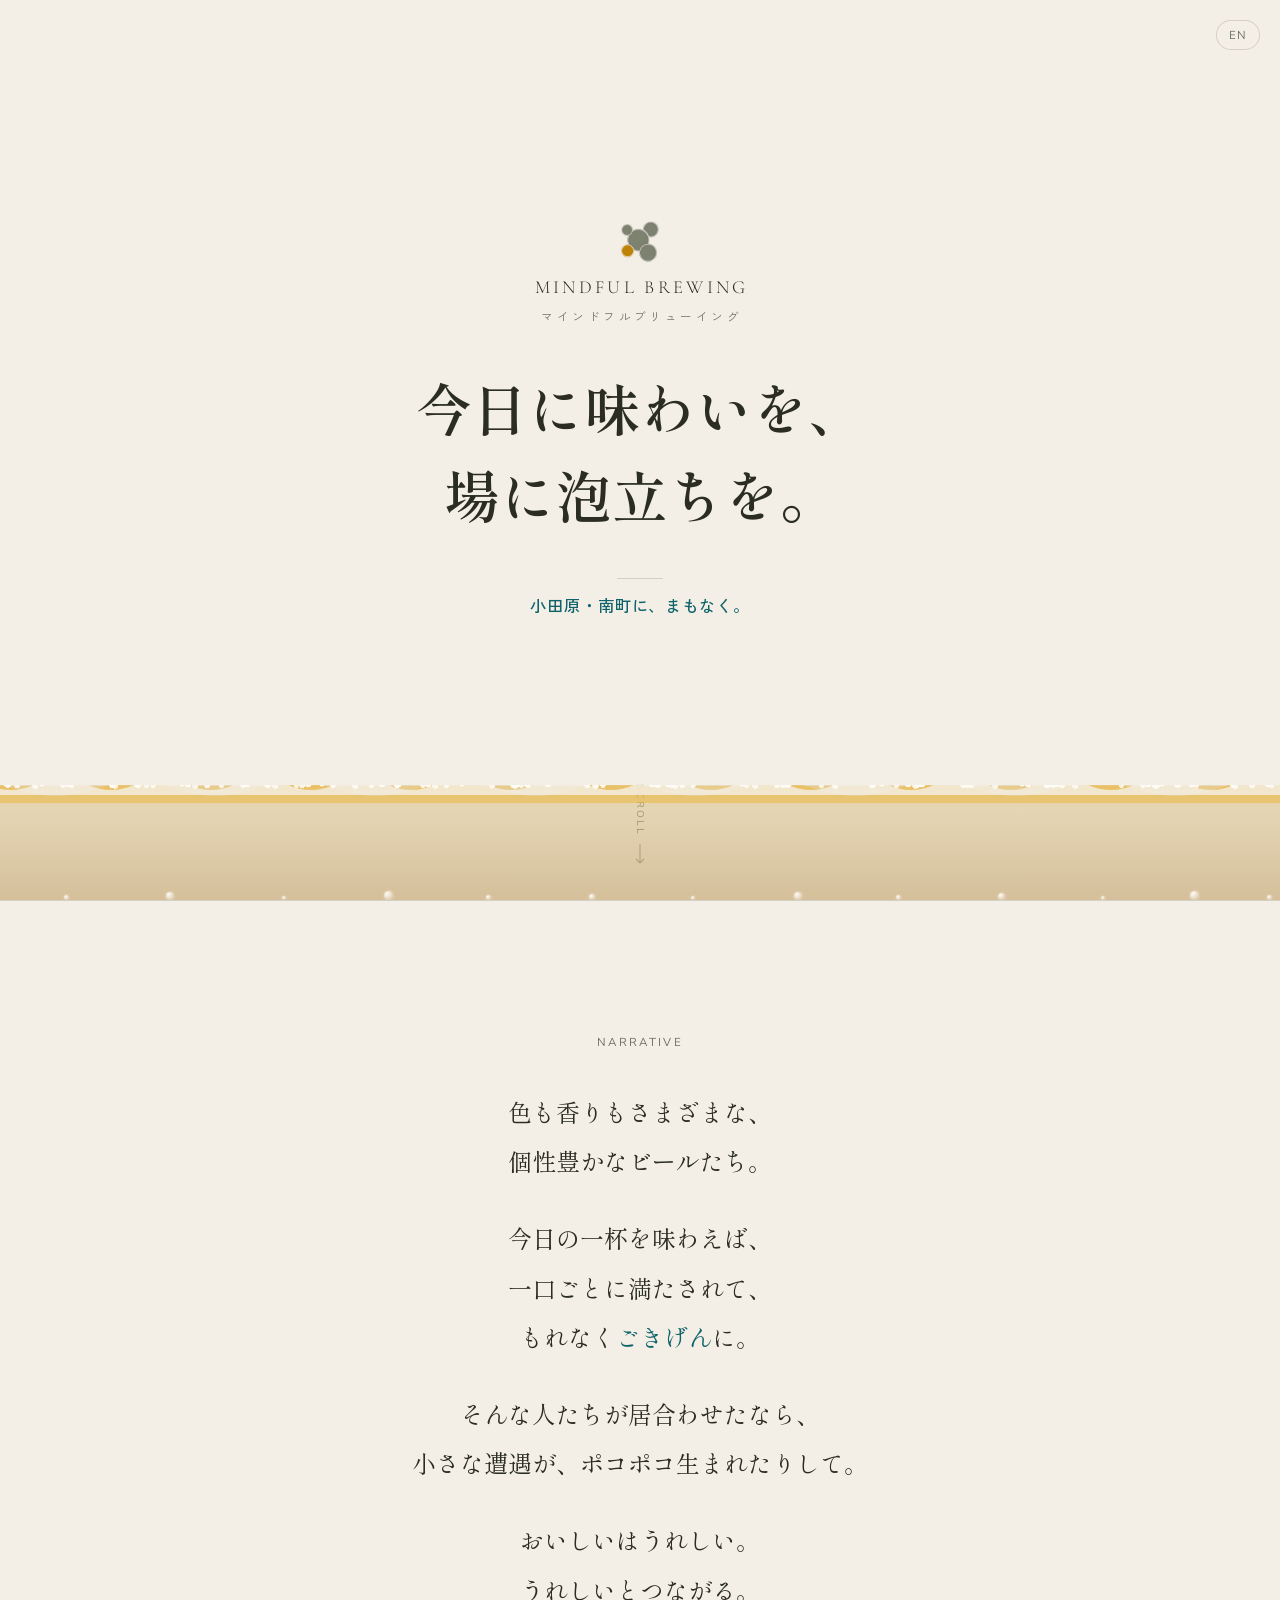
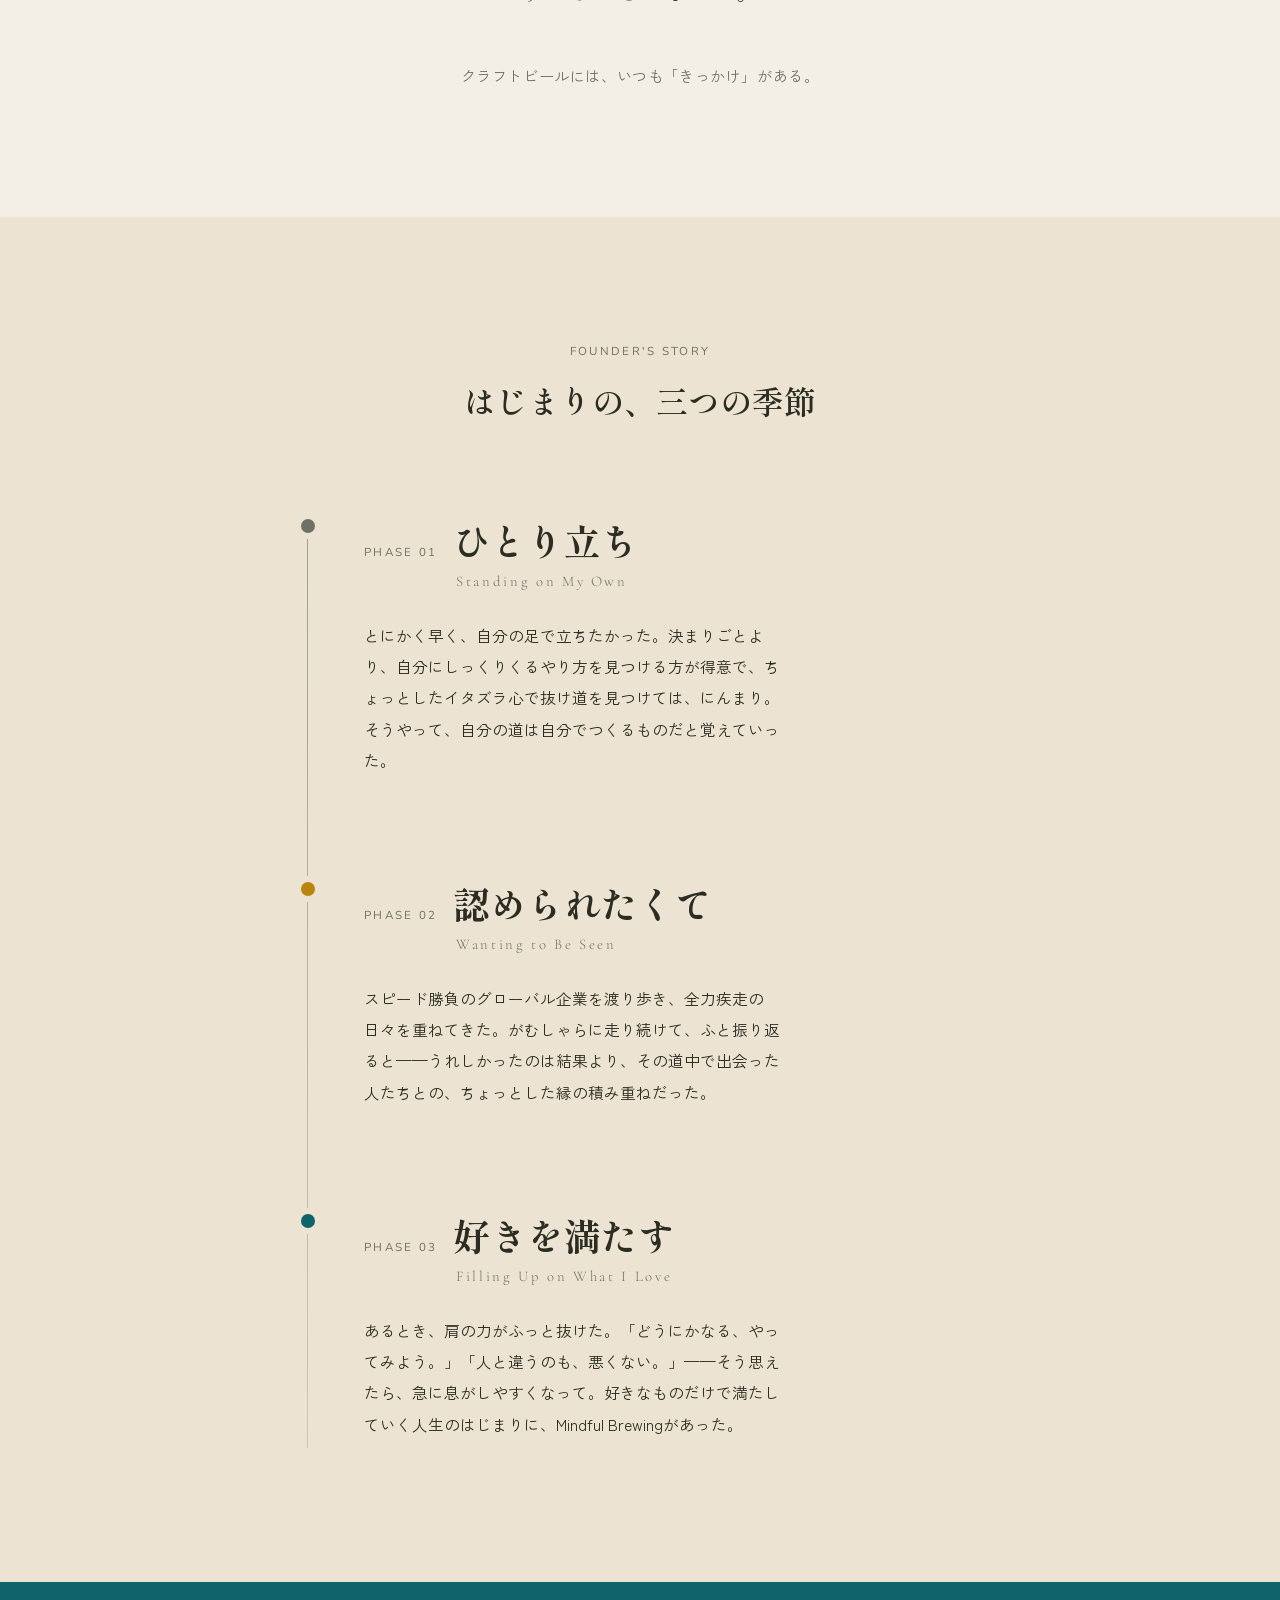
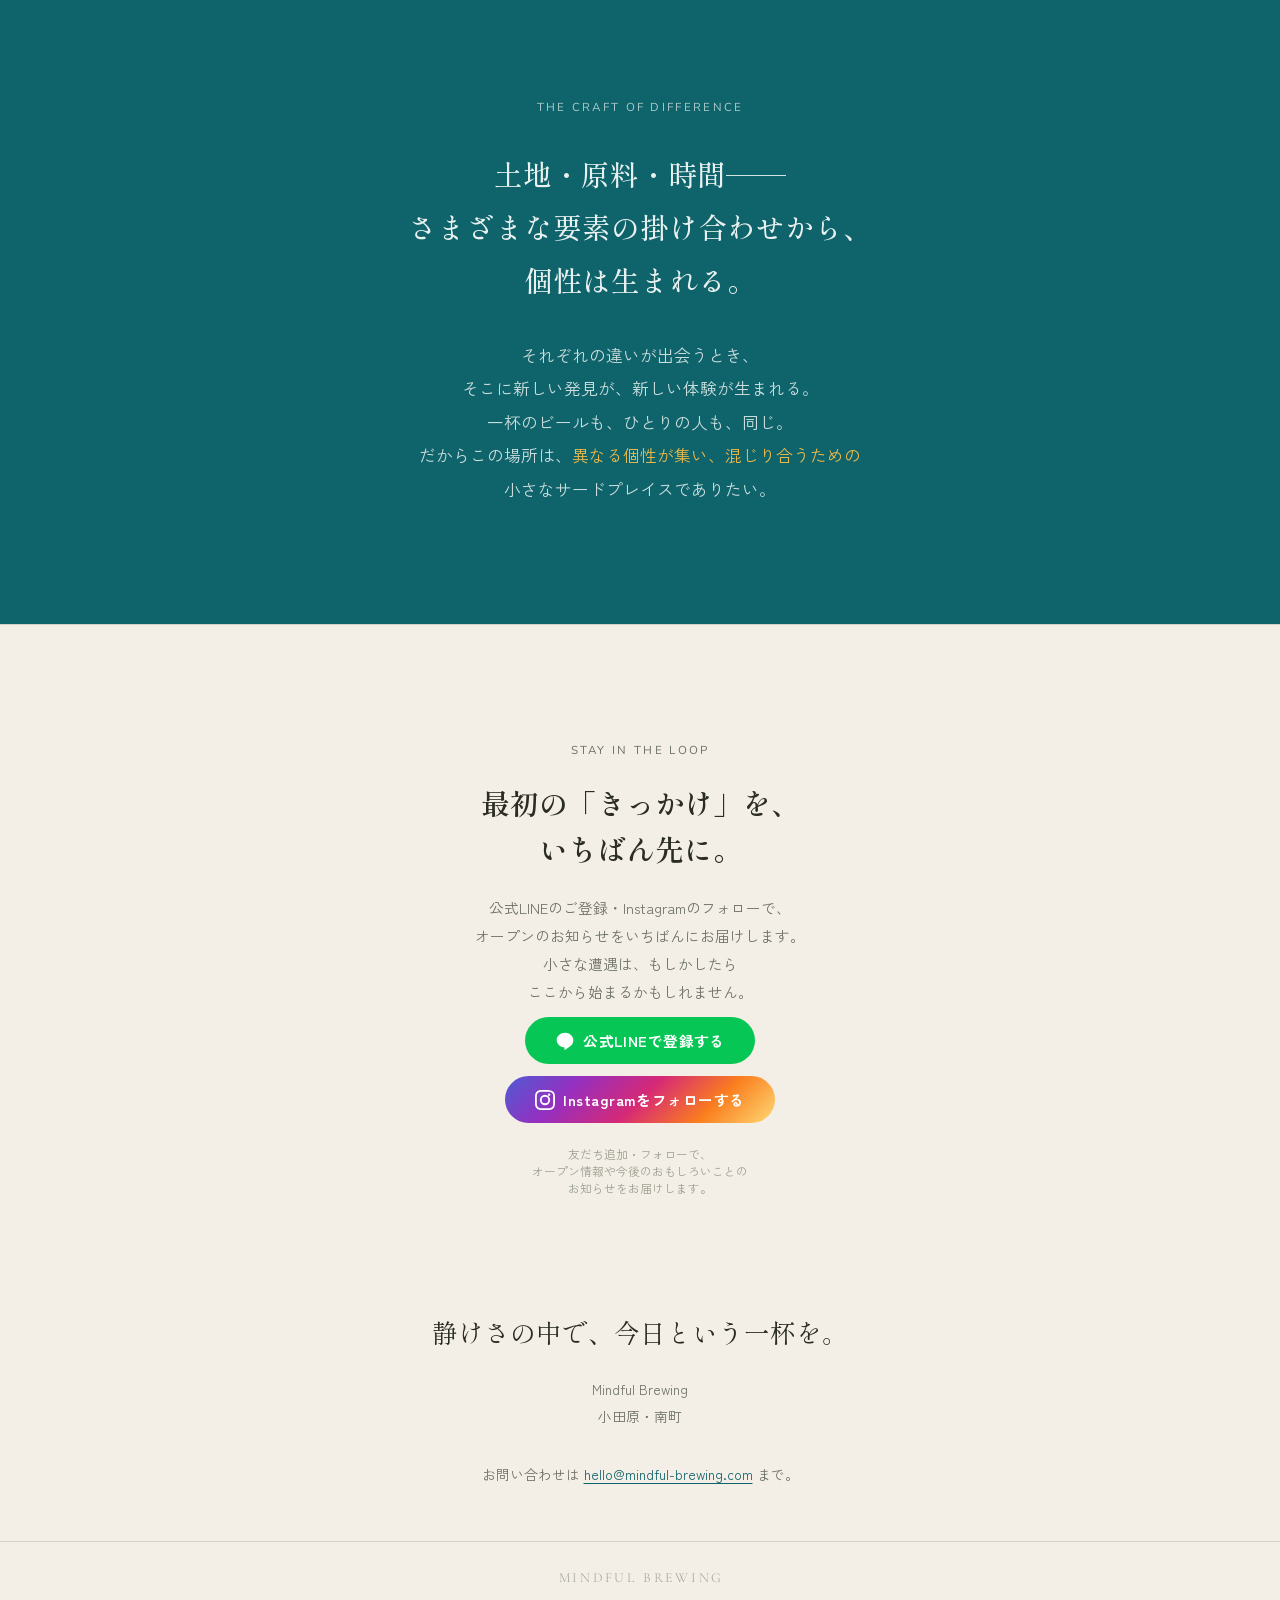
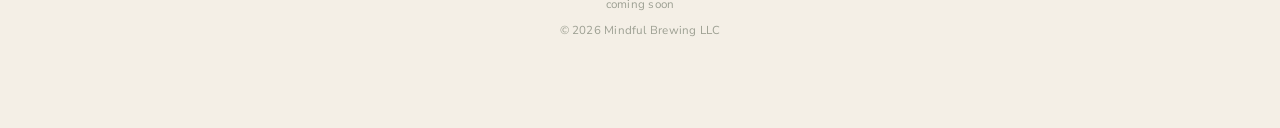
==== index.html @ f57fedfa "Add Google Analytics 4 tracking Property: Mindful Brewing ティザーサイト Stream: teaser.mindful-brewing.com" ====
<!doctype html>
<html lang="ja">
<head>
<meta charset="utf-8">
<meta name="viewport" content="width=device-width,initial-scale=1,viewport-fit=cover">
<title>Mindful Brewing</title>
<meta name="description" content="今日に味わいを、場に泡立ちを。小田原・南町にオープン予定の、10席のクラフトビールルーム。">
<link rel="preconnect" href="https://fonts.googleapis.com">
<link rel="preconnect" href="https://fonts.gstatic.com" crossorigin>
<link href="https://fonts.googleapis.com/css2?family=Shippori+Mincho:wght@400;500;600;700;800&family=Zen+Kaku+Gothic+New:wght@300;400;500;700&family=Cormorant+Garamond:wght@300;400&family=Nunito+Sans:wght@300;400&display=swap" rel="stylesheet">
<link rel="stylesheet" href="assets/styles.css">
<!-- Google tag (gtag.js) -->
<script async src="https://www.googletagmanager.com/gtag/js?id=G-1BBQNWQM2M"></script>
<script>
  window.dataLayer = window.dataLayer || [];
  function gtag(){dataLayer.push(arguments);}
  gtag('js', new Date());
  gtag('config', 'G-1BBQNWQM2M');
</script>
</head>
<body>

<a href="en/" class="lang-switch">EN</a>

<!-- POUR (scroll-linked beer fill background) -->
<div class="pour-fill" aria-hidden="true" data-active="true">
  <div class="pour-wave back"></div>
  <div class="pour-wave front"></div>
  <div class="pour-foam"></div>
  <div class="pour-bubble" style="--bx:5%;  --bs:5px; --bdur:6.2s; --bdelay:0s;    --bwob:6px;"></div>
  <div class="pour-bubble" style="--bx:13%; --bs:8px; --bdur:7.8s; --bdelay:1.1s; --bwob:10px;"></div>
  <div class="pour-bubble" style="--bx:22%; --bs:4px; --bdur:5.4s; --bdelay:2.6s; --bwob:5px;"></div>
  <div class="pour-bubble" style="--bx:30%; --bs:9px; --bdur:8.6s; --bdelay:0.4s; --bwob:12px;"></div>
  <div class="pour-bubble" style="--bx:38%; --bs:5px; --bdur:6.8s; --bdelay:3.3s; --bwob:7px;"></div>
  <div class="pour-bubble" style="--bx:46%; --bs:6px; --bdur:7.1s; --bdelay:1.8s; --bwob:9px;"></div>
  <div class="pour-bubble" style="--bx:54%; --bs:4px; --bdur:5.9s; --bdelay:0.9s; --bwob:5px;"></div>
  <div class="pour-bubble" style="--bx:62%; --bs:8px; --bdur:8.1s; --bdelay:2.2s; --bwob:11px;"></div>
  <div class="pour-bubble" style="--bx:70%; --bs:5px; --bdur:6.5s; --bdelay:3.8s; --bwob:6px;"></div>
  <div class="pour-bubble" style="--bx:78%; --bs:7px; --bdur:7.4s; --bdelay:1.6s; --bwob:9px;"></div>
  <div class="pour-bubble" style="--bx:86%; --bs:4px; --bdur:5.7s; --bdelay:2.9s; --bwob:5px;"></div>
  <div class="pour-bubble" style="--bx:93%; --bs:9px; --bdur:8.3s; --bdelay:0.7s; --bwob:13px;"></div>
  <div class="pour-bubble" style="--bx:99%; --bs:5px; --bdur:6.9s; --bdelay:3.5s; --bwob:6px;"></div>
</div>

<!-- HERO -->
<section class="hero">
  <div class="wrap hero-inner">
    <div class="mark fade-in fade-in-1">
      <img class="brand-mark" src="assets/brand-mark.png" alt="Mindful Brewing 泡ロゴ — 5つの泡が円形に重なるシンボルマーク">
      <div class="mark-en">MINDFUL BREWING</div>
      <div class="mark-jp">マインドフルブリューイング</div>
    </div>

    <h1 class="vision serif fade-in fade-in-2">今日に味わいを、<br>場に泡立ちを。</h1>

    <div class="coming-soon fade-in fade-in-3">
      <div class="rule"></div>
      <div class="coming-soon-line">小田原・南町に、まもなく。</div>
    </div>
  </div>
  <div class="scroll-cue fade-in fade-in-4" aria-hidden="true">
    <span>SCROLL</span>
    <svg width="10" height="20" viewBox="0 0 10 20" fill="none"><path d="M5 0V19M5 19L1 15M5 19L9 15" stroke="currentColor" stroke-width="1.1"/></svg>
  </div>
</section>

<!-- NARRATIVE -->
<section class="narrative">
  <div class="wrap narrative-inner">
    <div class="narrative-kicker">
      <span class="kicker">NARRATIVE</span>
    </div>
    <p>色も香りもさまざまな、<br>個性豊かなビールたち。</p>
    <p>今日の一杯を味わえば、<br>一口ごとに満たされて、<br>もれなく<span class="em">ごきげん</span>に。</p>
    <p>そんな人たちが居合わせたなら、<br>小さな遭遇が、ポコポコ生まれたりして。</p>
    <p>おいしいはうれしい。<br>うれしいとつながる。</p>
    <p class="thesis-line">クラフトビールには、いつも「きっかけ」がある。</p>
  </div>
</section>

<!-- FOUNDER STORY -->
<section class="founder">
  <div class="wrap">
    <div class="founder-head">
      <span class="kicker">FOUNDER'S STORY</span>
      <h2 class="serif">はじまりの、三つの季節</h2>
    </div>
    <div class="timeline">
      <div class="phase">
        <div class="phase-node"><span class="phase-dot" style="background: var(--rikyu);"></span></div>
        <div class="phase-body">
          <div class="phase-label">
            <span class="phase-num">PHASE 01</span>
            <span class="phase-label-text">
              <span class="phase-kanji serif">ひとり立ち</span>
              <span class="phase-en en-display">Standing on My Own</span>
            </span>
          </div>
          <p class="phase-text">とにかく早く、自分の足で立ちたかった。決まりごとより、自分にしっくりくるやり方を見つける方が得意で、ちょっとしたイタズラ心で抜け道を見つけては、にんまり。そうやって、自分の道は自分でつくるものだと覚えていった。</p>
        </div>
      </div>
      <div class="phase">
        <div class="phase-node"><span class="phase-dot" style="background: var(--kohaku);"></span></div>
        <div class="phase-body">
          <div class="phase-label">
            <span class="phase-num">PHASE 02</span>
            <span class="phase-label-text">
              <span class="phase-kanji serif">認められたくて</span>
              <span class="phase-en en-display">Wanting to Be Seen</span>
            </span>
          </div>
          <p class="phase-text">スピード勝負のグローバル企業を渡り歩き、全力疾走の日々を重ねてきた。がむしゃらに走り続けて、ふと振り返ると——うれしかったのは結果より、その道中で出会った人たちとの、ちょっとした縁の積み重ねだった。</p>
        </div>
      </div>
      <div class="phase">
        <div class="phase-node"><span class="phase-dot" style="background: var(--nagiai);"></span></div>
        <div class="phase-body">
          <div class="phase-label">
            <span class="phase-num">PHASE 03</span>
            <span class="phase-label-text">
              <span class="phase-kanji serif">好きを満たす</span>
              <span class="phase-en en-display">Filling Up on What I Love</span>
            </span>
          </div>
          <p class="phase-text">あるとき、肩の力がふっと抜けた。「どうにかなる、やってみよう。」「人と違うのも、悪くない。」——そう思えたら、急に息がしやすくなって。好きなものだけで満たしていく人生のはじまりに、Mindful Brewingがあった。</p>
        </div>
      </div>
    </div>
  </div>
</section>

<!-- THESIS -->
<section class="thesis">
  <div class="wrap thesis-inner">
    <span class="kicker">THE CRAFT OF DIFFERENCE</span>
    <p>土地・原料・時間——<br>さまざまな要素の掛け合わせから、<br>個性は生まれる。</p>
    <p class="sub">それぞれの違いが出会うとき、<br>そこに新しい発見が、新しい体験が生まれる。<br>一杯のビールも、ひとりの人も、同じ。<br>だからこの場所は、<span class="accent">異なる個性が集い、混じり合うための</span><br>小さなサードプレイスでありたい。</p>
  </div>
</section>

<!-- SIGNUP -->
<section class="signup">
  <div class="wrap signup-inner">
    <span class="kicker">STAY IN THE LOOP</span>
    <h2 class="serif signup-heading">最初の<span style="white-space:nowrap;">「きっかけ」</span>を、<br>いちばん先に。</h2>
    <p class="signup-sub">公式LINEのご登録・Instagramのフォローで、<br>オープンのお知らせをいちばんにお届けします。<br>小さな遭遇は、もしかしたら<br>ここから始まるかもしれません。</p>
    <div class="signup-actions">
      <a href="https://line.me/R/ti/p/@970zmoja" class="line-button" target="_blank" rel="noopener">
        <svg class="line-icon" width="20" height="20" viewBox="0 0 24 24" aria-hidden="true"><path fill="currentColor" d="M12 2C6.48 2 2 5.94 2 10.8c0 4.38 3.58 8.02 8.44 8.72.33.07.78.22.9.5.1.26.07.66.03.92l-.15.9c-.04.26-.2 1.02.9.56 1.1-.47 5.9-3.47 8.05-5.94C21.68 14.5 22 12.7 22 10.8 22 5.94 17.52 2 12 2Z"/></svg>
        公式LINEで登録する
      </a>
      <!-- TODO: ブロードキャストチャンネル開設後、そちらの招待リンクに差し替える(現在はプロフィールへのフォローリンク) -->
      <a href="https://www.instagram.com/mindful_brewing" class="instagram-button" target="_blank" rel="noopener">
        <svg class="instagram-icon" width="20" height="20" viewBox="0 0 24 24" aria-hidden="true"><path fill="currentColor" d="M12 2.16c3.2 0 3.58.01 4.85.07 1.17.05 1.8.25 2.23.41.56.22.96.48 1.38.9.42.42.68.82.9 1.38.16.42.36 1.06.41 2.23.06 1.27.07 1.65.07 4.85s-.01 3.58-.07 4.85c-.05 1.17-.25 1.8-.41 2.23-.22.56-.48.96-.9 1.38-.42.42-.82.68-1.38.9-.42.16-1.06.36-2.23.41-1.27.06-1.65.07-4.85.07s-3.58-.01-4.85-.07c-1.17-.05-1.8-.25-2.23-.41-.56-.22-.96-.48-1.38-.9-.42-.42-.68-.82-.9-1.38-.16-.42-.36-1.06-.41-2.23-.06-1.27-.07-1.65-.07-4.85s.01-3.58.07-4.85c.05-1.17.25-1.8.41-2.23.22-.56.48-.96.9-1.38.42-.42.82-.68 1.38-.9.42-.16 1.06-.36 2.23-.41 1.27-.06 1.65-.07 4.85-.07ZM12 0C8.74 0 8.33.01 7.05.07c-1.28.06-2.15.26-2.91.56-.79.31-1.46.72-2.13 1.38-.66.67-1.07 1.34-1.38 2.13-.3.76-.5 1.63-.56 2.91C.01 8.33 0 8.74 0 12s.01 3.67.07 4.95c.06 1.28.26 2.15.56 2.91.31.79.72 1.46 1.38 2.13.67.66 1.34 1.07 2.13 1.38.76.3 1.63.5 2.91.56C8.33 23.99 8.74 24 12 24s3.67-.01 4.95-.07c1.28-.06 2.15-.26 2.91-.56.79-.31 1.46-.72 2.13-1.38.66-.67 1.07-1.34 1.38-2.13.3-.76.5-1.63.56-2.91.06-1.28.07-1.69.07-4.95s-.01-3.67-.07-4.95c-.06-1.28-.26-2.15-.56-2.91-.31-.79-.72-1.46-1.38-2.13C21.32 1.5 20.65 1.09 19.86.78c-.76-.3-1.63-.5-2.91-.56C15.67.01 15.26 0 12 0Zm0 5.84A6.16 6.16 0 1 0 12 18.16 6.16 6.16 0 0 0 12 5.84Zm0 10.16A4 4 0 1 1 12 8a4 4 0 0 1 0 8Zm6.41-10.4a1.44 1.44 0 1 1-2.88 0 1.44 1.44 0 0 1 2.88 0Z"/></svg>
        Instagramをフォローする
      </a>
    </div>
    <p class="signup-note">友だち追加・フォローで、<br>オープン情報や今後のおもしろいことの<br>お知らせをお届けします。</p>
  </div>
</section>

<!-- CLOSING -->
<section class="closing">
  <div class="wrap closing-inner">
    <div class="closing-line serif">静けさの中で、今日という一杯を。</div>
    <div class="closing-address">Mindful Brewing<br>小田原・南町</div>
    <p class="contact">お問い合わせは <a href="mailto:hello@mindful-brewing.com">hello@mindful-brewing.com</a> まで。</p>
  </div>
  <footer>
    <div class="footer-mark">MINDFUL BREWING</div>
    <div class="footer-note">coming soon</div>
    <div class="footer-note">&copy; 2026 Mindful Brewing LLC</div>
  </footer>
</section>

<script src="assets/pour.js"></script>

</body>
</html>
---- assets/styles.css ----
:root {
  color-scheme: light;
  --kinari: #F4EFE6;
  --kinari-deep: #ECE3D2;
  --rikyu: #6E7266;
  --rikyu-soft: #9DA093;
  --ink: #2B2D22;
  --kohaku: #B8860B;
  --nagiai: #0F636B;
  --nagiai-ink: #E8F1EF;
  --akaneai: #C1472F;
  --hairline: rgba(43, 45, 34, 0.16);
  --font-jp-serif: "Shippori Mincho", "Hiragino Mincho ProN", serif;
  --font-jp-sans: "Zen Kaku Gothic New", "Hiragino Sans", "Yu Gothic", sans-serif;
  --font-en-display: "Cormorant Garamond", "Shippori Mincho", serif;
  --font-en-body: "Nunito Sans", "Zen Kaku Gothic New", sans-serif;
}

* { box-sizing: border-box; }

html, body {
  margin: 0;
  padding: 0;
  background: var(--kinari);
  color: var(--ink);
  font-family: var(--font-jp-sans);
  -webkit-font-smoothing: antialiased;
  text-rendering: optimizeLegibility;
}

img { max-width: 100%; }

a { color: var(--nagiai); text-decoration: underline; text-underline-offset: 3px; }
a:hover { color: var(--akaneai); }

.serif { font-family: var(--font-jp-serif); }
.en-display { font-family: var(--font-en-display); font-weight: 300; }
.en-body { font-family: var(--font-en-body); font-weight: 400; }

h1, h2, h3 { text-wrap: balance; margin: 0; }

.kicker {
  font-family: var(--font-en-body);
  font-size: 0.72rem;
  letter-spacing: 0.2em;
  color: var(--rikyu);
  font-weight: 400;
}

@media (prefers-reduced-motion: no-preference) {
  .fade-in {
    animation: fadeUp 1.1s cubic-bezier(.2,.7,.3,1) both;
  }
  .fade-in-1 { animation-delay: .05s; }
  .fade-in-2 { animation-delay: .35s; }
  .fade-in-3 { animation-delay: .65s; }
  .fade-in-4 { animation-delay: .9s; }
  @keyframes fadeUp {
    from { opacity: 0; transform: translateY(14px); }
    to   { opacity: 1; transform: translateY(0); }
  }
}

.wrap {
  max-width: 1100px;
  margin: 0 auto;
  padding-left: 7vw;
  padding-right: 7vw;
}

/* ---------- LANGUAGE SWITCH ---------- */
.lang-switch {
  position: fixed;
  top: 20px;
  right: 20px;
  z-index: 10;
  font-family: var(--font-en-body);
  font-size: 0.72rem;
  letter-spacing: 0.1em;
  color: var(--rikyu);
  text-decoration: none;
  border: 1px solid var(--hairline);
  padding: 6px 12px;
  border-radius: 999px;
  background: rgba(244, 239, 230, 0.75);
  backdrop-filter: blur(3px);
}
.lang-switch:hover { color: var(--nagiai); }

/* ---------- HERO ---------- */
.hero {
  position: relative;
  min-height: 100svh;
  padding: 9vh 0 4vh;
  overflow: hidden;
  display: flex;
  flex-direction: column;
}
.hero-inner {
  position: relative;
  z-index: 2;
  flex: 1;
  display: flex;
  flex-direction: column;
  align-items: center;
  justify-content: center;
  gap: 40px;
  text-align: center;
}
.mark {
  display: flex;
  flex-direction: column;
  align-items: center;
  gap: 10px;
}
.brand-mark {
  display: block;
  width: clamp(60px, 8vw, 84px);
  height: auto;
  margin-bottom: 2px;
}
.mark-en {
  font-family: var(--font-en-display);
  font-weight: 300;
  font-size: 1.15rem;
  letter-spacing: 0.18em;
  text-indent: 0.18em;
  color: var(--ink);
}
.mark-jp {
  font-size: 0.72rem;
  letter-spacing: 0.3em;
  text-indent: 0.3em;
  color: var(--rikyu);
}

.vision {
  font-size: clamp(1.9rem, 5.6vw, 3.5rem);
  line-height: 1.55;
  font-weight: 600;
  max-width: 15ch;
}

.coming-soon {
  display: flex;
  flex-direction: column;
  align-items: center;
  gap: 14px;
}
.coming-soon-line {
  font-size: 1.02rem;
  letter-spacing: 0.06em;
  color: var(--nagiai);
  font-weight: 500;
}
.rule {
  width: 46px;
  height: 1px;
  background: var(--hairline);
}
.address {
  font-size: 0.86rem;
  color: var(--rikyu);
  letter-spacing: 0.03em;
  line-height: 1.9;
}

.scroll-cue {
  display: flex;
  flex-direction: column;
  align-items: center;
  gap: 8px;
  margin-top: 32px;
  color: var(--rikyu-soft);
}
.scroll-cue span {
  font-family: var(--font-en-body);
  writing-mode: vertical-rl;
  font-size: 0.62rem;
  letter-spacing: 0.2em;
  font-weight: 400;
}
.scroll-cue svg { opacity: 0.7; }

/* ---------- NARRATIVE ---------- */
.narrative {
  padding: 14vh 0;
  border-top: 1px solid var(--hairline);
}
.narrative-inner {
  max-width: 640px;
  margin: 0 auto;
  display: flex;
  flex-direction: column;
  gap: 28px;
}
.narrative-kicker {
  text-align: center;
  margin-bottom: 8px;
}
.narrative p {
  font-family: var(--font-jp-serif);
  font-size: clamp(1.15rem, 2.4vw, 1.5rem);
  line-height: 2.05;
  color: var(--ink);
  text-align: center;
  margin: 0;
}
.narrative .em {
  color: var(--nagiai);
}
.narrative .thesis-line {
  margin-top: 18px;
  font-size: 0.95rem;
  font-family: var(--font-jp-sans);
  color: var(--rikyu);
  letter-spacing: 0.04em;
}

/* ---------- FOUNDER STORY ---------- */
.founder {
  padding: 14vh 0;
  background: var(--kinari-deep);
}
.founder-head {
  text-align: center;
  margin-bottom: 10vh;
  display: flex;
  flex-direction: column;
  align-items: center;
  gap: 18px;
}
.founder-head h2 {
  font-size: clamp(1.5rem, 3.2vw, 2rem);
  font-weight: 600;
}
.timeline {
  position: relative;
  max-width: 720px;
  margin: 0 auto;
  display: flex;
  flex-direction: column;
  gap: 0;
}
.timeline::before {
  content: "";
  position: absolute;
  left: 27px;
  top: 8px;
  bottom: 8px;
  width: 1px;
  background: linear-gradient(to bottom, var(--rikyu-soft), var(--hairline));
}
.phase {
  position: relative;
  display: grid;
  grid-template-columns: 56px 1fr;
  gap: 28px;
  padding: 42px 0;
}
.phase:first-child { padding-top: 0; }
.phase:last-child { padding-bottom: 0; }
.phase-node {
  position: relative;
  display: flex;
  justify-content: center;
  padding-top: 6px;
}
.phase-dot {
  width: 14px;
  height: 14px;
  border-radius: 50%;
  z-index: 1;
  box-shadow: 0 0 0 6px var(--kinari-deep);
}
.phase-body {
  display: flex;
  flex-direction: column;
  gap: 14px;
}
.phase-label {
  display: flex;
  align-items: baseline;
  gap: 16px;
}
.phase-num {
  font-family: var(--font-en-body);
  font-size: 0.72rem;
  letter-spacing: 0.2em;
  color: var(--rikyu);
  font-weight: 400;
}
.phase-label-text {
  display: flex;
  flex-direction: column;
  gap: 5px;
}
.phase-kanji {
  font-family: var(--font-jp-serif);
  font-size: clamp(1.7rem, 3.6vw, 2.3rem);
  font-weight: 700;
}
.phase-en {
  font-family: var(--font-en-display);
  font-weight: 300;
  font-size: 0.92rem;
  letter-spacing: 0.18em;
  text-indent: 0.18em;
  color: var(--rikyu);
}
.phase-text {
  font-size: 0.98rem;
  line-height: 2;
  color: var(--ink);
  max-width: 52ch;
}

/* ---------- THESIS ---------- */
.thesis {
  background: var(--nagiai);
  color: var(--nagiai-ink);
  padding: 13vh 0;
}
.thesis-inner {
  max-width: 760px;
  margin: 0 auto;
  display: flex;
  flex-direction: column;
  align-items: center;
  gap: 32px;
  text-align: center;
}
.thesis .kicker { color: rgba(232,241,239,0.72); }
.thesis p {
  font-family: var(--font-jp-serif);
  font-size: clamp(1.3rem, 2.8vw, 1.8rem);
  line-height: 1.85;
  font-weight: 500;
  margin: 0;
}
.thesis p.sub {
  font-family: var(--font-jp-sans);
  font-size: clamp(0.95rem, 1.6vw, 1.05rem);
  line-height: 2;
  font-weight: 400;
  color: rgba(232,241,239,0.86);
}
.thesis .accent { color: #E9B84A; }

/* ---------- SIGNUP ---------- */
.signup {
  padding: 13vh 0 6vh;
  border-top: 1px solid var(--hairline);
  text-align: center;
}
.signup-inner {
  max-width: 520px;
  margin: 0 auto;
  display: flex;
  flex-direction: column;
  align-items: center;
  gap: 22px;
}
.signup-heading {
  font-size: clamp(1.3rem, 2.8vw, 1.8rem);
  font-weight: 600;
  line-height: 1.6;
}
.signup-sub {
  font-size: 0.92rem;
  line-height: 1.9;
  color: var(--rikyu);
  margin: 0;
}
.signup-actions {
  display: flex;
  flex-wrap: wrap;
  justify-content: center;
  gap: 12px;
  margin-top: -10px;
}
.line-button,
.instagram-button {
  display: inline-flex;
  align-items: center;
  gap: 8px;
  padding: 13px 30px;
  color: #fff;
  border-radius: 999px;
  font-size: 0.92rem;
  font-weight: 600;
  letter-spacing: 0.03em;
  text-decoration: none;
  font-family: inherit;
  transition: filter .2s ease, transform .15s ease;
}
.line-button { background: #06C755; }
.line-button:hover {
  background: #05a648;
  color: #fff;
  transform: translateY(-1px);
}
.instagram-button {
  background: linear-gradient(135deg, #4f5bd5, #962fbf, #d62976, #fa7e1e, #feda75);
}
.instagram-button:hover {
  filter: brightness(0.92);
  color: #fff;
  transform: translateY(-1px);
}
.line-icon, .instagram-icon { flex: 0 0 auto; display: block; }
.signup-note {
  font-size: 0.74rem;
  color: var(--rikyu-soft);
  margin: 0;
}

/* ---------- CLOSING ---------- */
.closing {
  padding: 7vh 0 4vh;
  text-align: center;
}
.closing-inner {
  display: flex;
  flex-direction: column;
  align-items: center;
  gap: 26px;
  margin-bottom: 40px;
}
.closing-line {
  font-family: var(--font-jp-serif);
  font-size: clamp(1.2rem, 2.6vw, 1.6rem);
  color: var(--ink);
}
.closing-address {
  font-size: 0.86rem;
  color: var(--rikyu);
  line-height: 1.9;
}
.contact {
  font-size: 0.86rem;
  color: var(--rikyu);
  line-height: 1.9;
  margin-top: 6px;
}
.contact a {
  font-family: inherit;
  font-size: inherit;
  font-weight: 400;
  color: var(--nagiai);
}
footer {
  padding: 3vh 0 6vh;
  border-top: 1px solid var(--hairline);
  display: flex;
  flex-direction: column;
  align-items: center;
  gap: 10px;
}
.footer-mark {
  font-family: var(--font-en-display);
  font-weight: 300;
  font-size: 0.86rem;
  letter-spacing: 0.2em;
  text-indent: 0.2em;
  color: var(--rikyu-soft);
}
.footer-note {
  font-family: var(--font-en-body);
  font-size: 0.72rem;
  color: var(--rikyu-soft);
  letter-spacing: 0.02em;
  font-weight: 400;
}

@media (max-width: 640px) {
  .wrap { padding-left: 6vw; padding-right: 6vw; }
  .hero { padding: 8vh 0 9vh; }
  .phase { grid-template-columns: 40px 1fr; gap: 18px; }
  .timeline::before { left: 19px; }
  .phase-label { flex-direction: column; gap: 4px; align-items: flex-start; }
  .lang-switch { top: 14px; right: 14px; }
}

/* ---------- POUR (scroll-linked beer fill) ---------- */
.pour-fill {
  position: fixed;
  inset: 0;
  z-index: 3;
  pointer-events: none;
  clip-path: inset(calc(100% - var(--pour, 0%)) 0 0 0);
  background:
    linear-gradient(
      to top,
      rgba(154, 100, 9, 0.34) 0%,
      rgba(184, 134, 11, 0.20) 12%,
      rgba(184, 134, 11, 0.14) 35%,
      rgba(184, 134, 11, 0.05) 65%,
      rgba(184, 134, 11, 0) 100%
    );
}
.pour-fill::before {
  /* liquid surface sheen just under the wave line */
  content: "";
  position: absolute;
  left: 0;
  right: 0;
  top: calc(100% - var(--pour, 0%));
  height: 22px;
  background: linear-gradient(to bottom, rgba(233, 184, 74, 0.45), rgba(233, 184, 74, 0));
}
.pour-wave {
  position: absolute;
  left: -5%;
  right: -5%;
  top: calc(100% - var(--pour, 0%));
  background-repeat: repeat-x;
}
.pour-wave.back {
  height: 30px;
  opacity: 0.55;
  transform: translateY(-42%);
  background-image: url("data:image/svg+xml;utf8,<svg xmlns='http://www.w3.org/2000/svg' width='160' height='30' viewBox='0 0 160 30'><path d='M0,16 Q40,2 80,16 T160,16 L160,30 L0,30 Z' fill='%23E9B84A'/></svg>");
  background-size: 160px 30px;
  animation: wave-scroll-back 13s linear infinite;
}
.pour-wave.front {
  height: 22px;
  opacity: 0.8;
  transform: translateY(-58%);
  background-image: url("data:image/svg+xml;utf8,<svg xmlns='http://www.w3.org/2000/svg' width='100' height='22' viewBox='0 0 100 22'><path d='M0,11 Q25,-1 50,11 T100,11 L100,22 L0,22 Z' fill='%23F4EFE6'/></svg>");
  background-size: 100px 22px;
  animation: wave-scroll-front 6.5s linear infinite;
}
@keyframes wave-scroll-front { from { background-position-x: 0; } to { background-position-x: -100px; } }
@keyframes wave-scroll-back  { from { background-position-x: 0; } to { background-position-x: 160px; } }

.pour-foam {
  /* dense foam texture riding the wave line */
  position: absolute;
  left: 0;
  right: 0;
  top: calc(100% - var(--pour, 0%));
  height: 16px;
  transform: translateY(-62%);
  background-image:
    radial-gradient(circle at 6%  50%, rgba(255, 253, 248, 0.95) 0 3.6px, transparent 3.8px),
    radial-gradient(circle at 18% 60%, rgba(255, 253, 248, 0.85) 0 2.6px, transparent 2.8px),
    radial-gradient(circle at 30% 45%, rgba(255, 253, 248, 0.95) 0 3.2px, transparent 3.4px),
    radial-gradient(circle at 44% 62%, rgba(255, 253, 248, 0.8)  0 2.8px, transparent 3.0px),
    radial-gradient(circle at 57% 48%, rgba(255, 253, 248, 0.9)  0 3.4px, transparent 3.6px),
    radial-gradient(circle at 70% 58%, rgba(255, 253, 248, 0.85) 0 2.6px, transparent 2.8px),
    radial-gradient(circle at 83% 46%, rgba(255, 253, 248, 0.95) 0 3.6px, transparent 3.8px),
    radial-gradient(circle at 95% 60%, rgba(255, 253, 248, 0.8)  0 2.4px, transparent 2.6px);
  background-repeat: repeat-x;
  background-size:
    130px 16px, 95px 16px, 140px 16px, 80px 16px,
    120px 16px, 90px 16px, 135px 16px, 75px 16px;
  animation: foam-drift 8s linear infinite;
  filter: blur(0.2px);
}
@keyframes foam-drift {
  from { background-position: 0 0, 10px 0, 24px 0, 6px 0, 18px 0, 4px 0, 30px 0, 12px 0; }
  to   { background-position: 130px 0, -85px 0, 164px 0, -74px 0, 138px 0, -78px 0, 165px 0, -63px 0; }
}
.pour-bubble {
  position: absolute;
  left: var(--bx, 20%);
  bottom: 0;
  width: var(--bs, 6px);
  height: var(--bs, 6px);
  border-radius: 50%;
  background: radial-gradient(circle at 35% 30%, rgba(255, 253, 248, 0.95), rgba(244, 239, 230, 0.4) 65%, transparent 100%);
  box-shadow: 0 0 3px rgba(244, 239, 230, 0.55);
  opacity: 0;
  animation: bubble-rise var(--bdur, 7s) cubic-bezier(0.33, 0, 0.2, 1) infinite;
  animation-delay: var(--bdelay, 0s);
}
.pour-fill[data-active="true"] .pour-bubble { opacity: calc(var(--pour, 0%) / 100% * 0.85); }
@keyframes bubble-rise {
  0%   { transform: translate(0, 0) scale(0.6); opacity: 0; }
  8%   { opacity: 0.85; }
  30%  { transform: translate(calc(var(--bwob, 8px) * 1), -30vh) scale(1); }
  60%  { transform: translate(calc(var(--bwob, 8px) * -1), -60vh) scale(1.1); }
  85%  { opacity: 0.5; }
  100% { transform: translate(0, -92vh) scale(1.2); opacity: 0; }
}
@media (prefers-reduced-motion: reduce) {
  .pour-fill { clip-path: none !important; opacity: 0; }
  .pour-foam, .pour-bubble, .pour-wave { animation: none; display: none; }
}
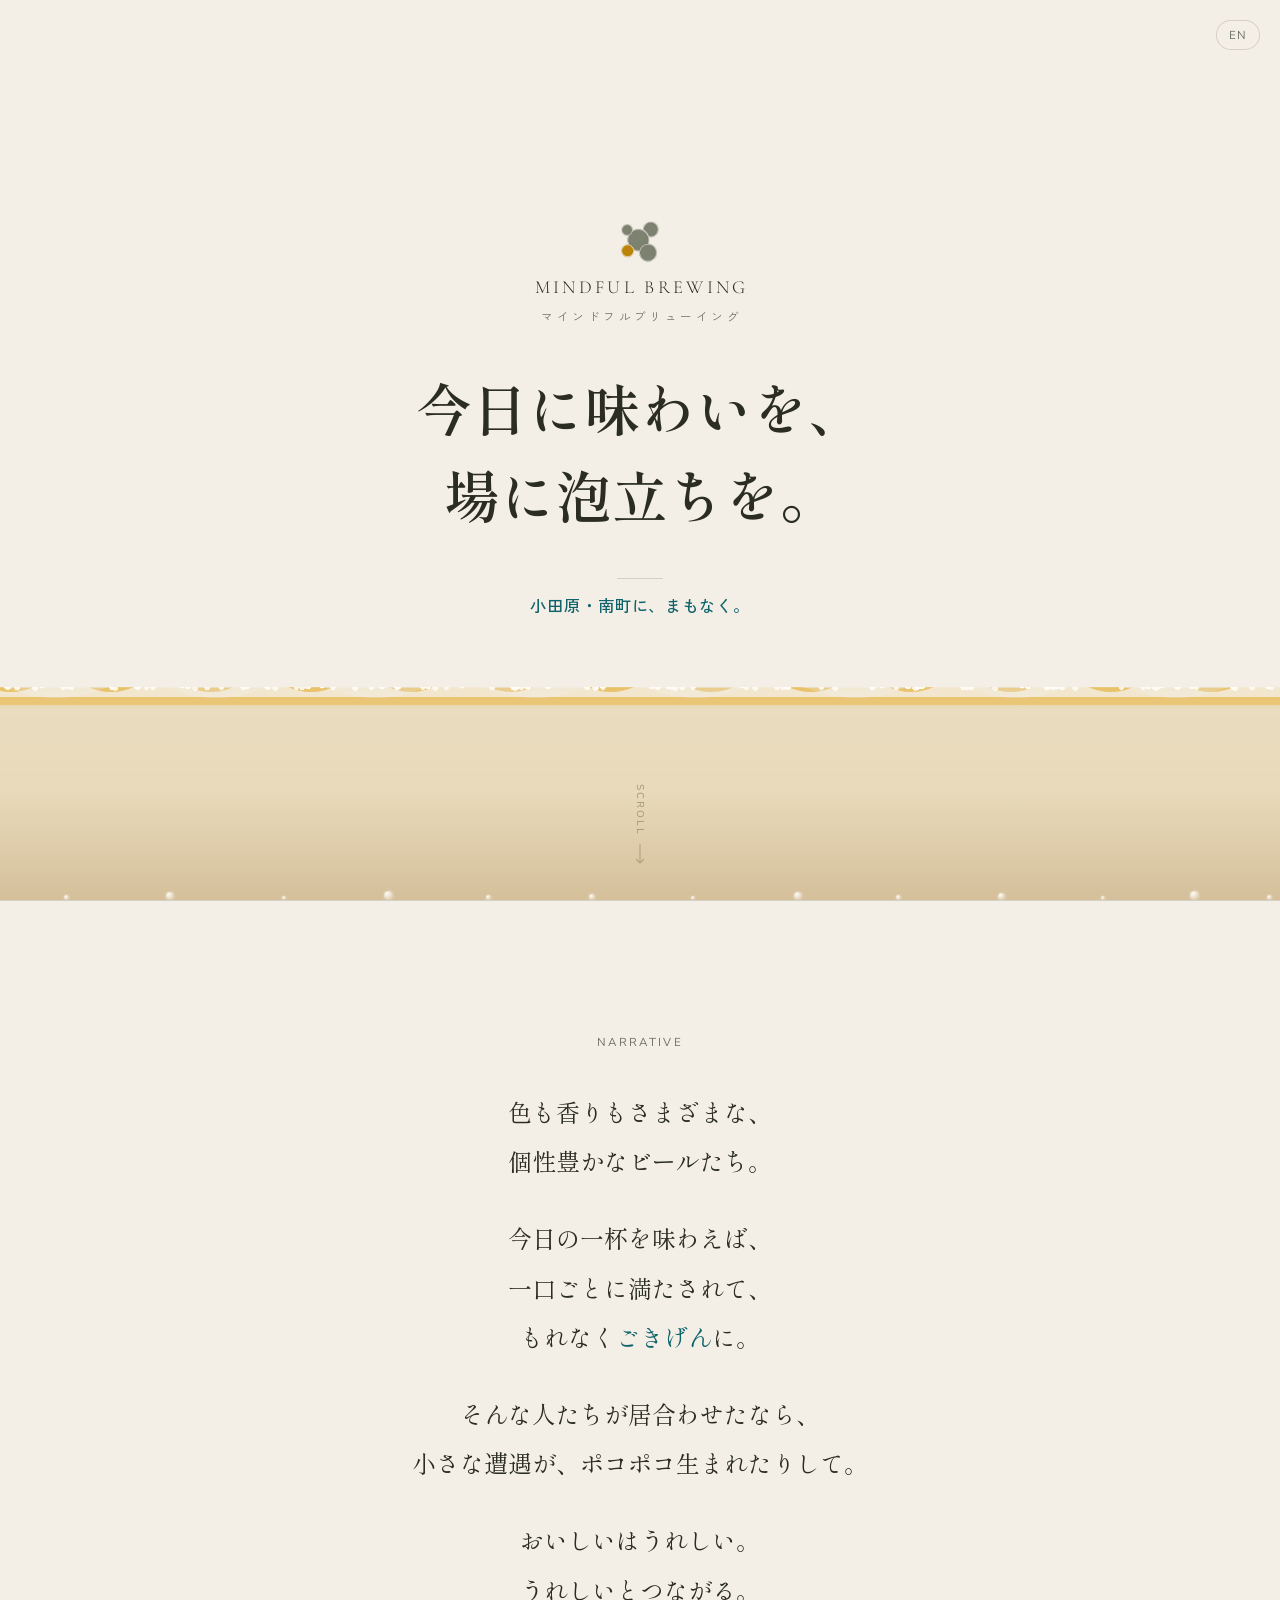
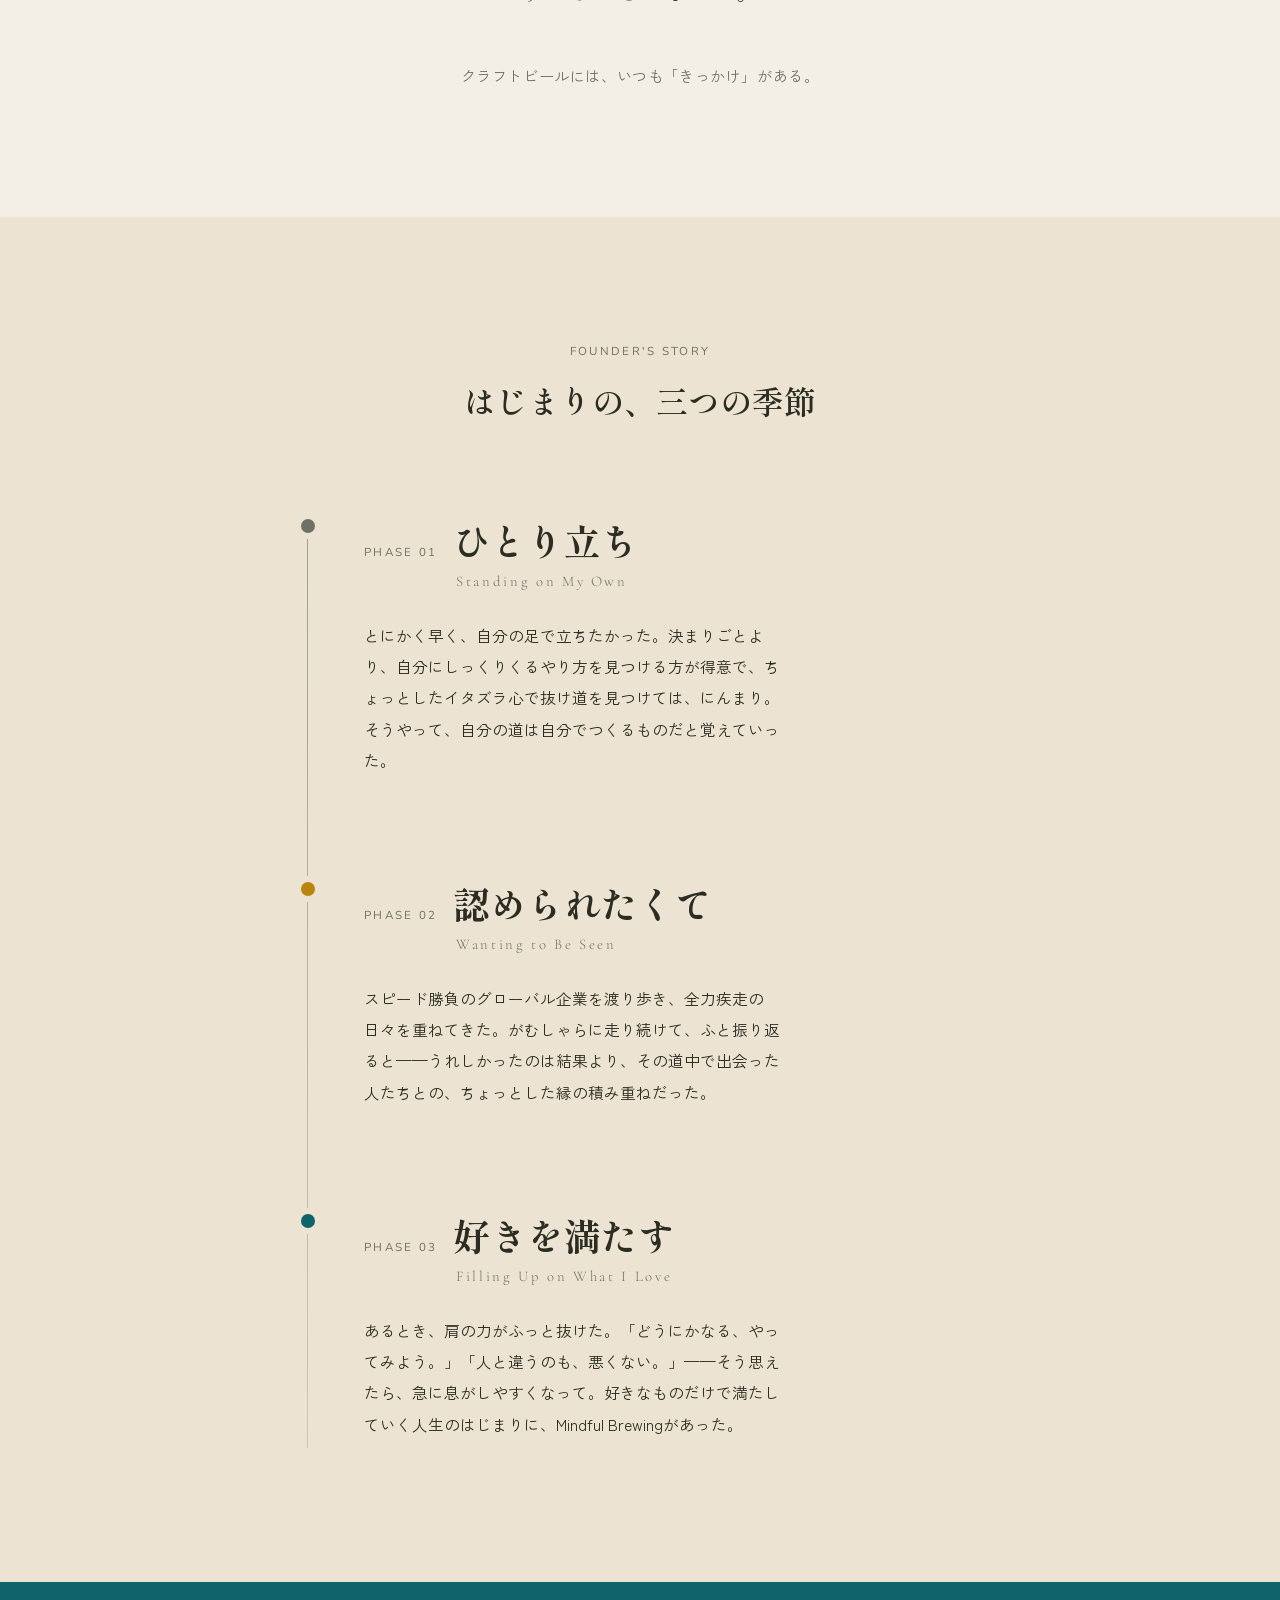
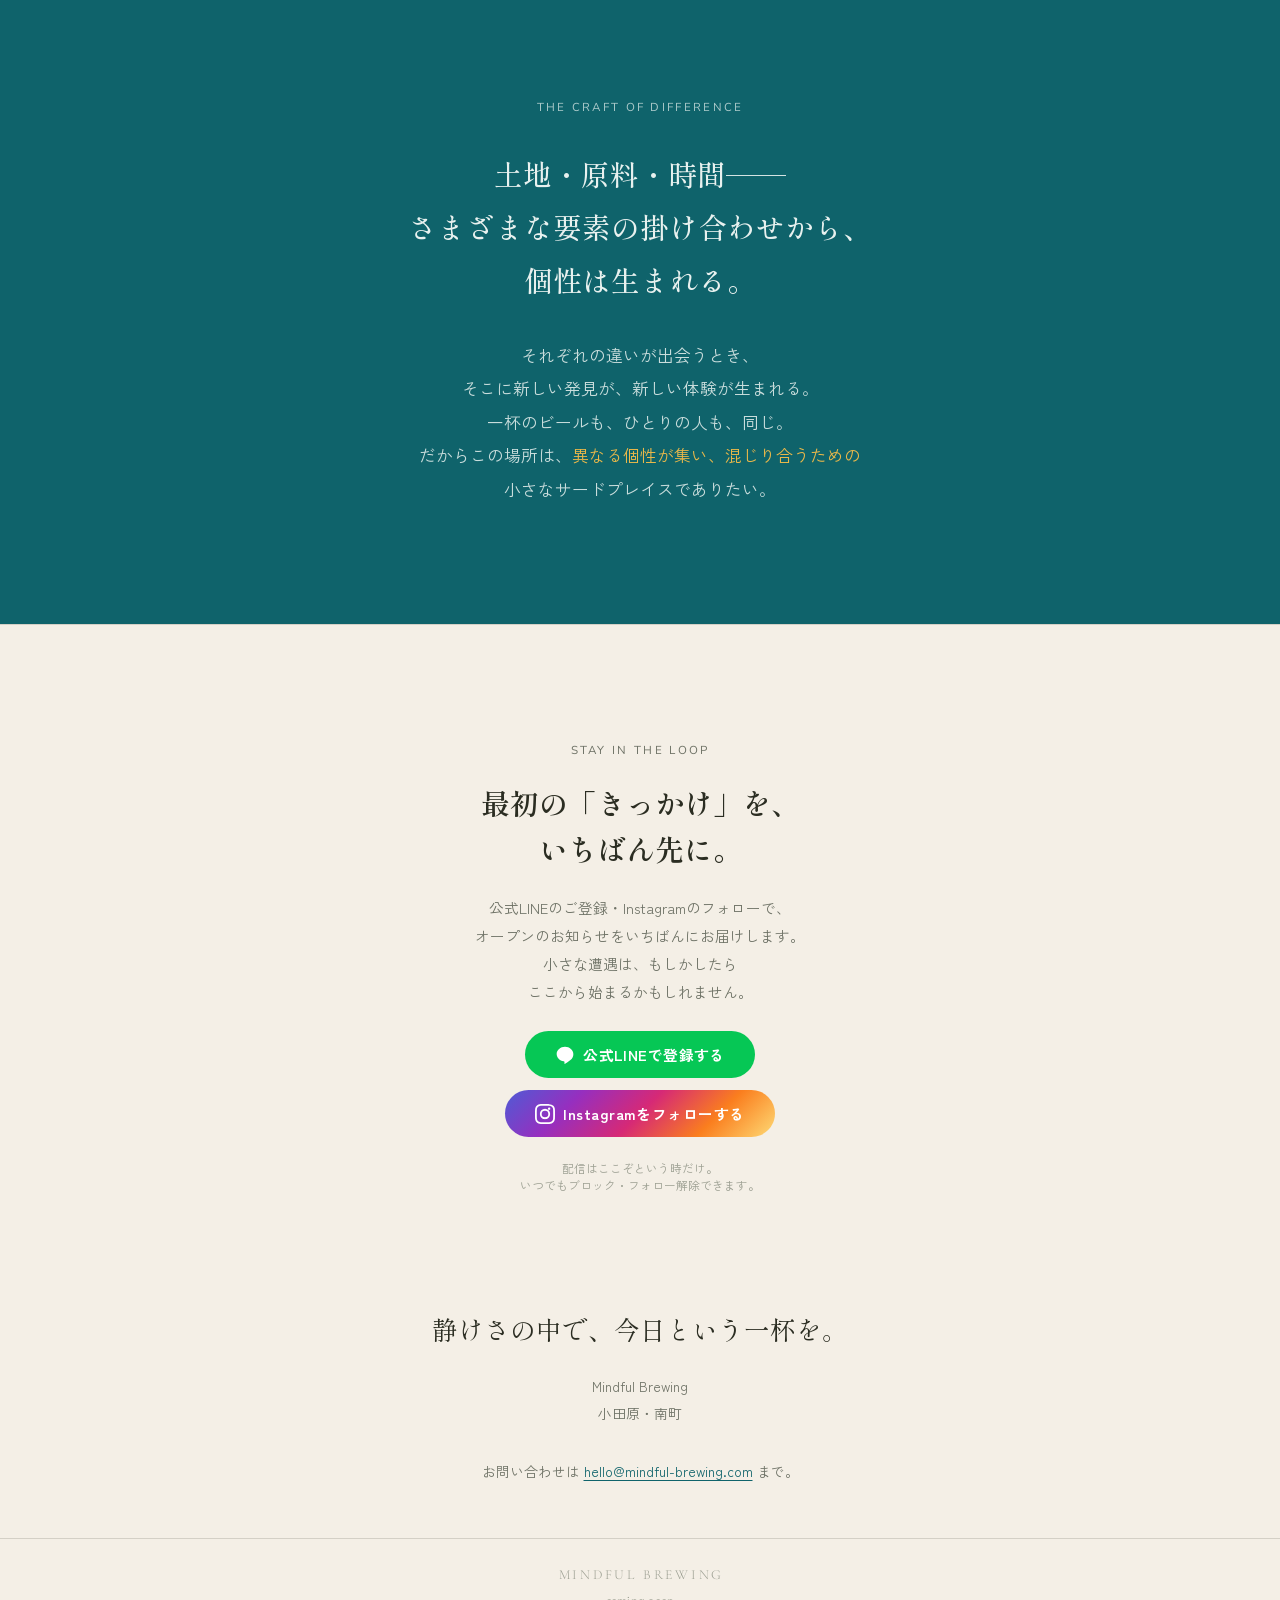
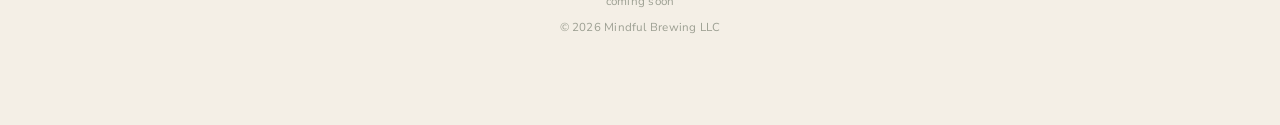
==== commit db82e48b: "Stop repeating the signup pitch in the note under the buttons The note used to restate "we'll send o" ====
--- a/index.html
+++ b/index.html
@@ -155,7 +155,7 @@
         Instagramをフォローする
       </a>
     </div>
-    <p class="signup-note">友だち追加・フォローで、<br>オープン情報や今後のおもしろいことの<br>お知らせをお届けします。</p>
+    <p class="signup-note">配信はここぞという時だけ。<br>いつでもブロック・フォロー解除できます。</p>
   </div>
 </section>
 
--- a/assets/styles.css
+++ b/assets/styles.css
@@ -377,7 +377,7 @@
   flex-wrap: wrap;
   justify-content: center;
   gap: 12px;
-  margin-top: -10px;
+  margin-top: 4px;
 }
 .line-button,
 .instagram-button {
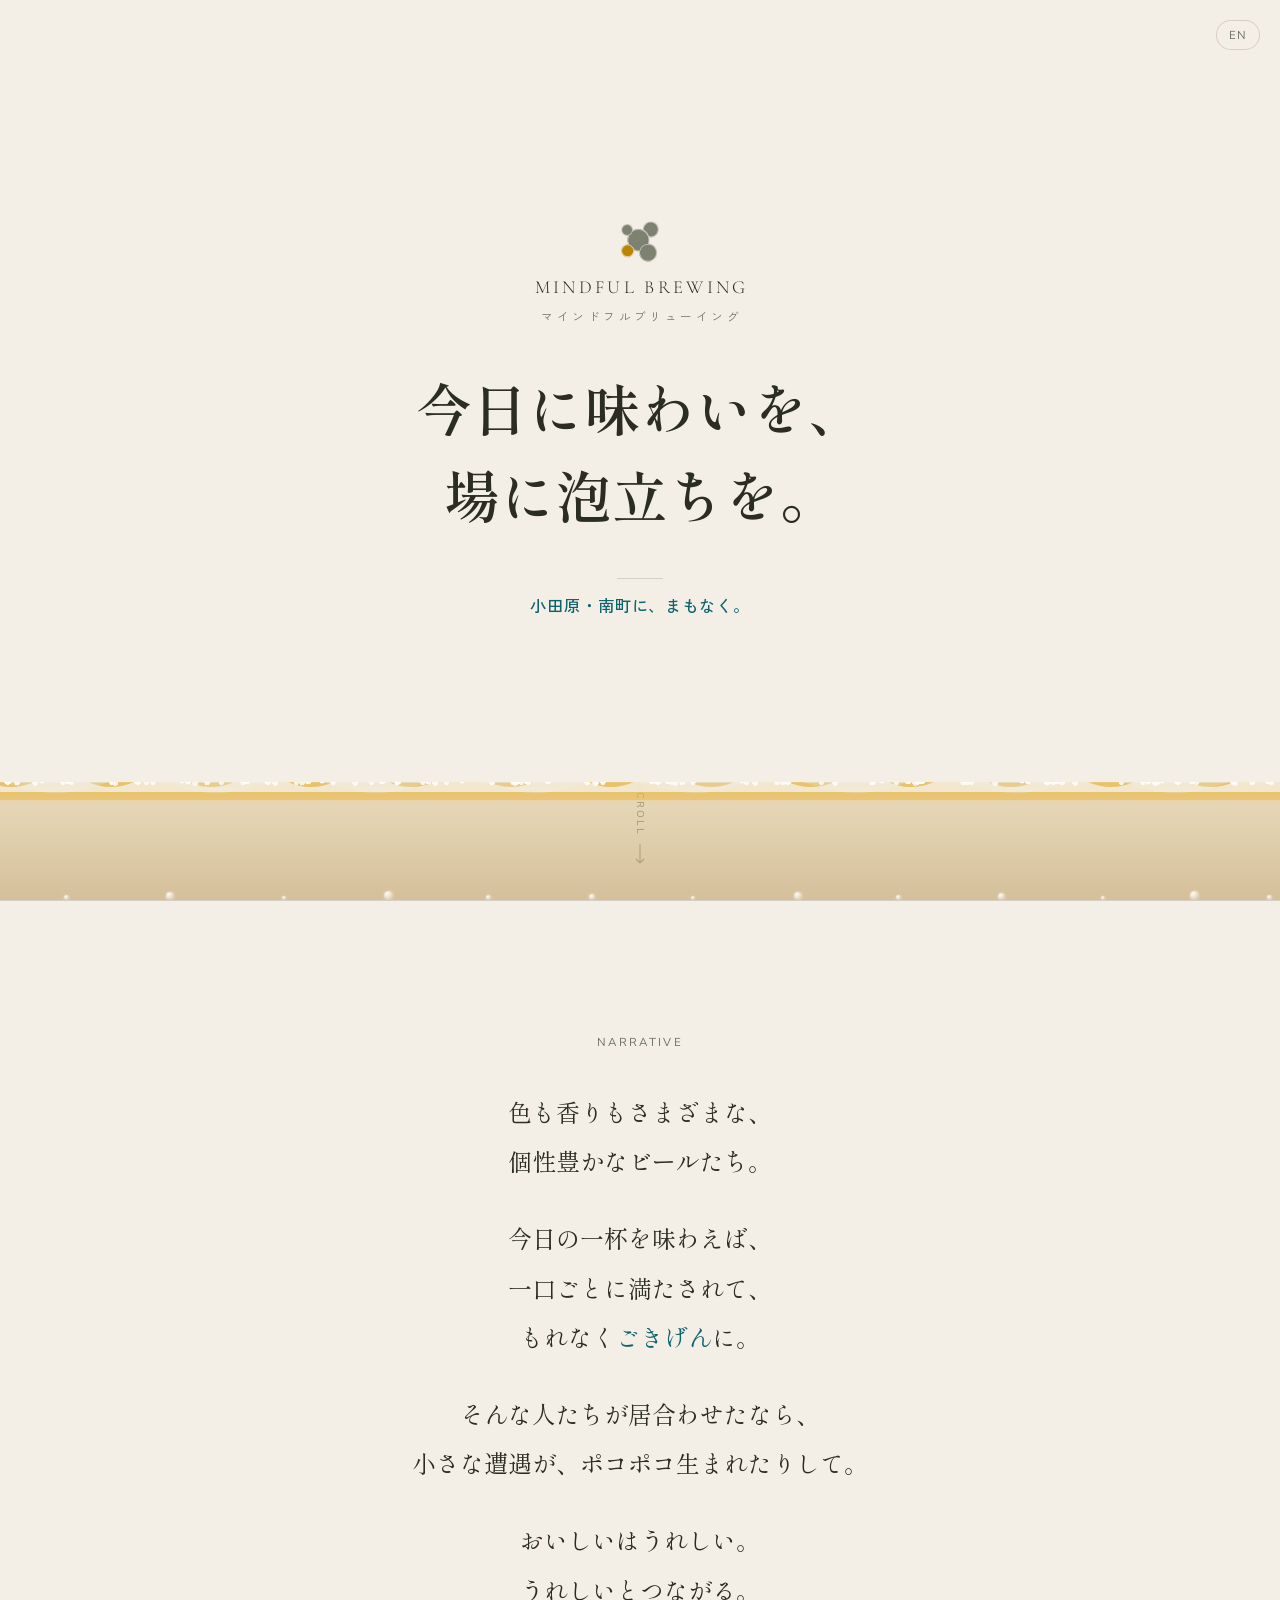
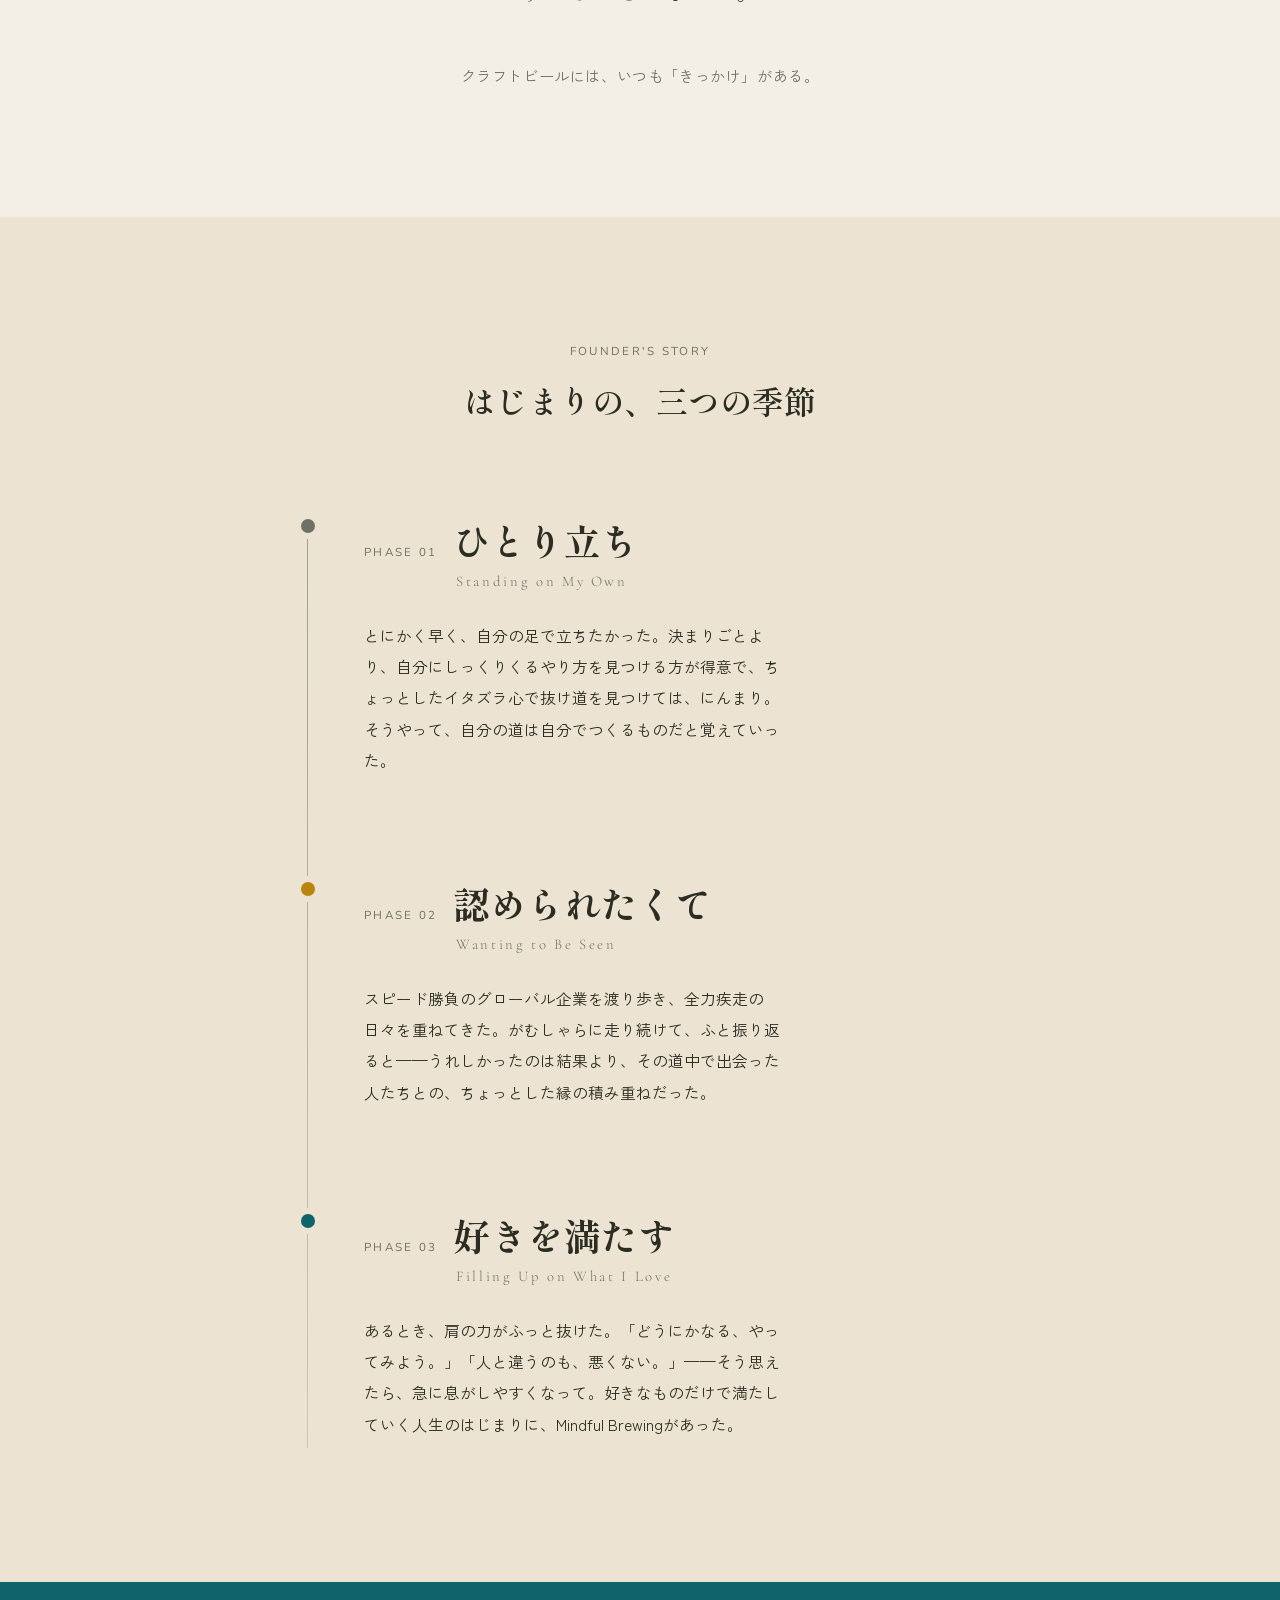
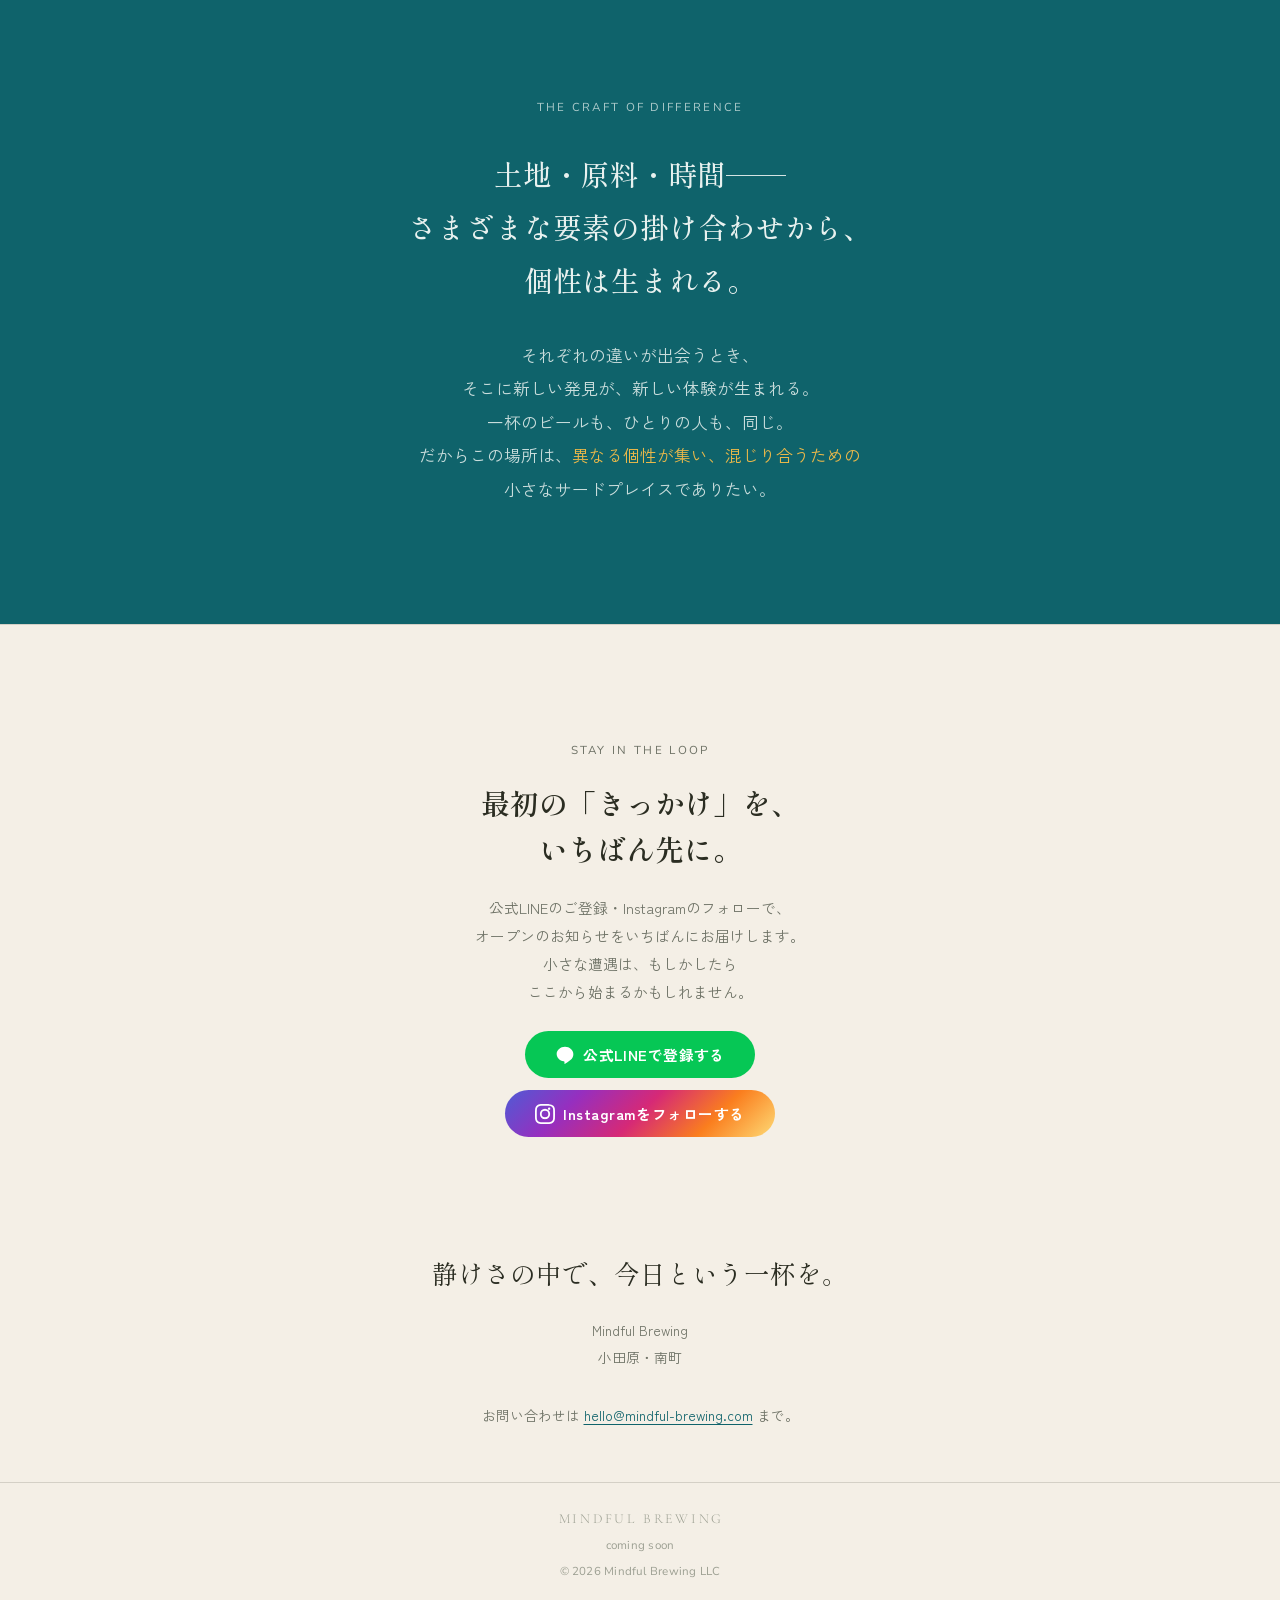
==== commit ff7a75f2: "Remove the note under the signup buttons Co-Authored-By: Claude Sonnet 5 <noreply@anthropic.com> Cla" ====
--- a/index.html
+++ b/index.html
@@ -154,9 +154,7 @@
         <svg class="instagram-icon" width="20" height="20" viewBox="0 0 24 24" aria-hidden="true"><path fill="currentColor" d="M12 2.16c3.2 0 3.58.01 4.85.07 1.17.05 1.8.25 2.23.41.56.22.96.48 1.38.9.42.42.68.82.9 1.38.16.42.36 1.06.41 2.23.06 1.27.07 1.65.07 4.85s-.01 3.58-.07 4.85c-.05 1.17-.25 1.8-.41 2.23-.22.56-.48.96-.9 1.38-.42.42-.82.68-1.38.9-.42.16-1.06.36-2.23.41-1.27.06-1.65.07-4.85.07s-3.58-.01-4.85-.07c-1.17-.05-1.8-.25-2.23-.41-.56-.22-.96-.48-1.38-.9-.42-.42-.68-.82-.9-1.38-.16-.42-.36-1.06-.41-2.23-.06-1.27-.07-1.65-.07-4.85s.01-3.58.07-4.85c.05-1.17.25-1.8.41-2.23.22-.56.48-.96.9-1.38.42-.42.82-.68 1.38-.9.42-.16 1.06-.36 2.23-.41 1.27-.06 1.65-.07 4.85-.07ZM12 0C8.74 0 8.33.01 7.05.07c-1.28.06-2.15.26-2.91.56-.79.31-1.46.72-2.13 1.38-.66.67-1.07 1.34-1.38 2.13-.3.76-.5 1.63-.56 2.91C.01 8.33 0 8.74 0 12s.01 3.67.07 4.95c.06 1.28.26 2.15.56 2.91.31.79.72 1.46 1.38 2.13.67.66 1.34 1.07 2.13 1.38.76.3 1.63.5 2.91.56C8.33 23.99 8.74 24 12 24s3.67-.01 4.95-.07c1.28-.06 2.15-.26 2.91-.56.79-.31 1.46-.72 2.13-1.38.66-.67 1.07-1.34 1.38-2.13.3-.76.5-1.63.56-2.91.06-1.28.07-1.69.07-4.95s-.01-3.67-.07-4.95c-.06-1.28-.26-2.15-.56-2.91-.31-.79-.72-1.46-1.38-2.13C21.32 1.5 20.65 1.09 19.86.78c-.76-.3-1.63-.5-2.91-.56C15.67.01 15.26 0 12 0Zm0 5.84A6.16 6.16 0 1 0 12 18.16 6.16 6.16 0 0 0 12 5.84Zm0 10.16A4 4 0 1 1 12 8a4 4 0 0 1 0 8Zm6.41-10.4a1.44 1.44 0 1 1-2.88 0 1.44 1.44 0 0 1 2.88 0Z"/></svg>
         Instagramをフォローする
       </a>
-    </div>
-    <p class="signup-note">配信はここぞという時だけ。<br>いつでもブロック・フォロー解除できます。</p>
-  </div>
+    </div>  </div>
 </section>
 
 <!-- CLOSING -->
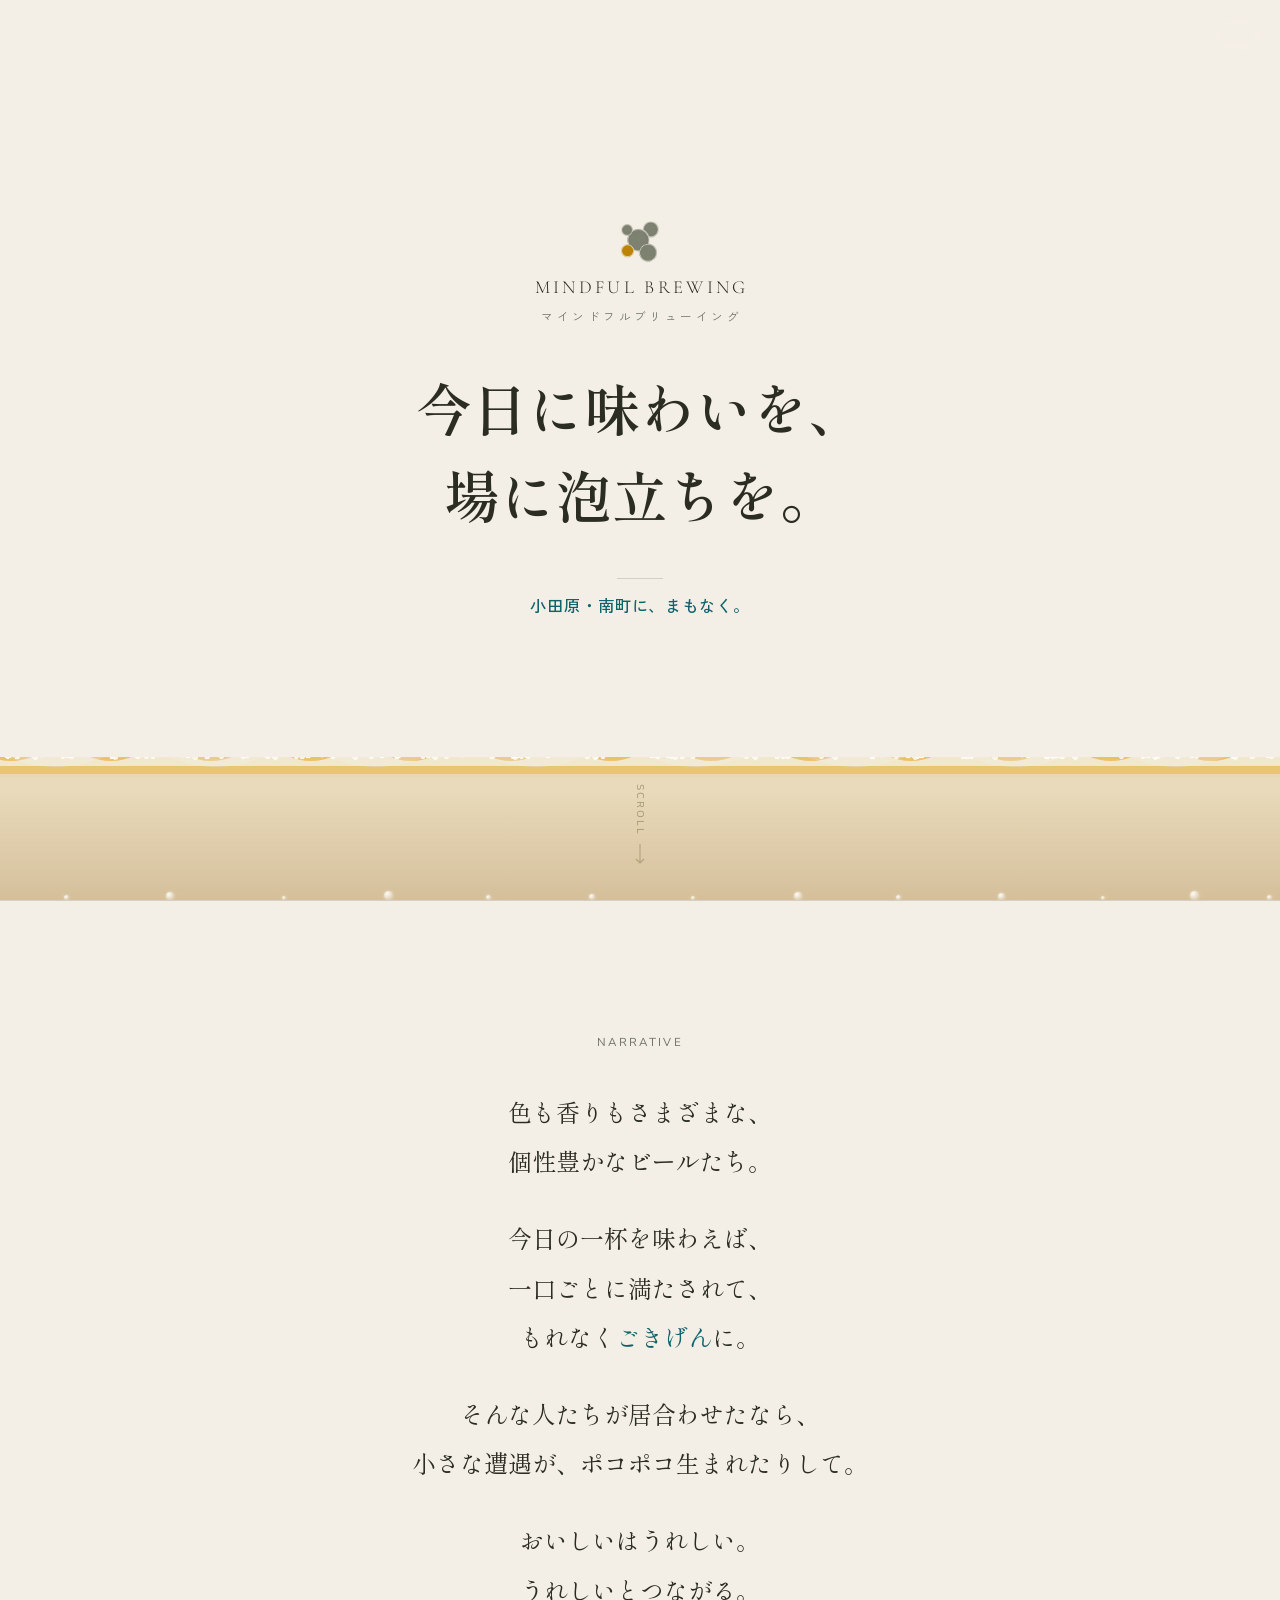
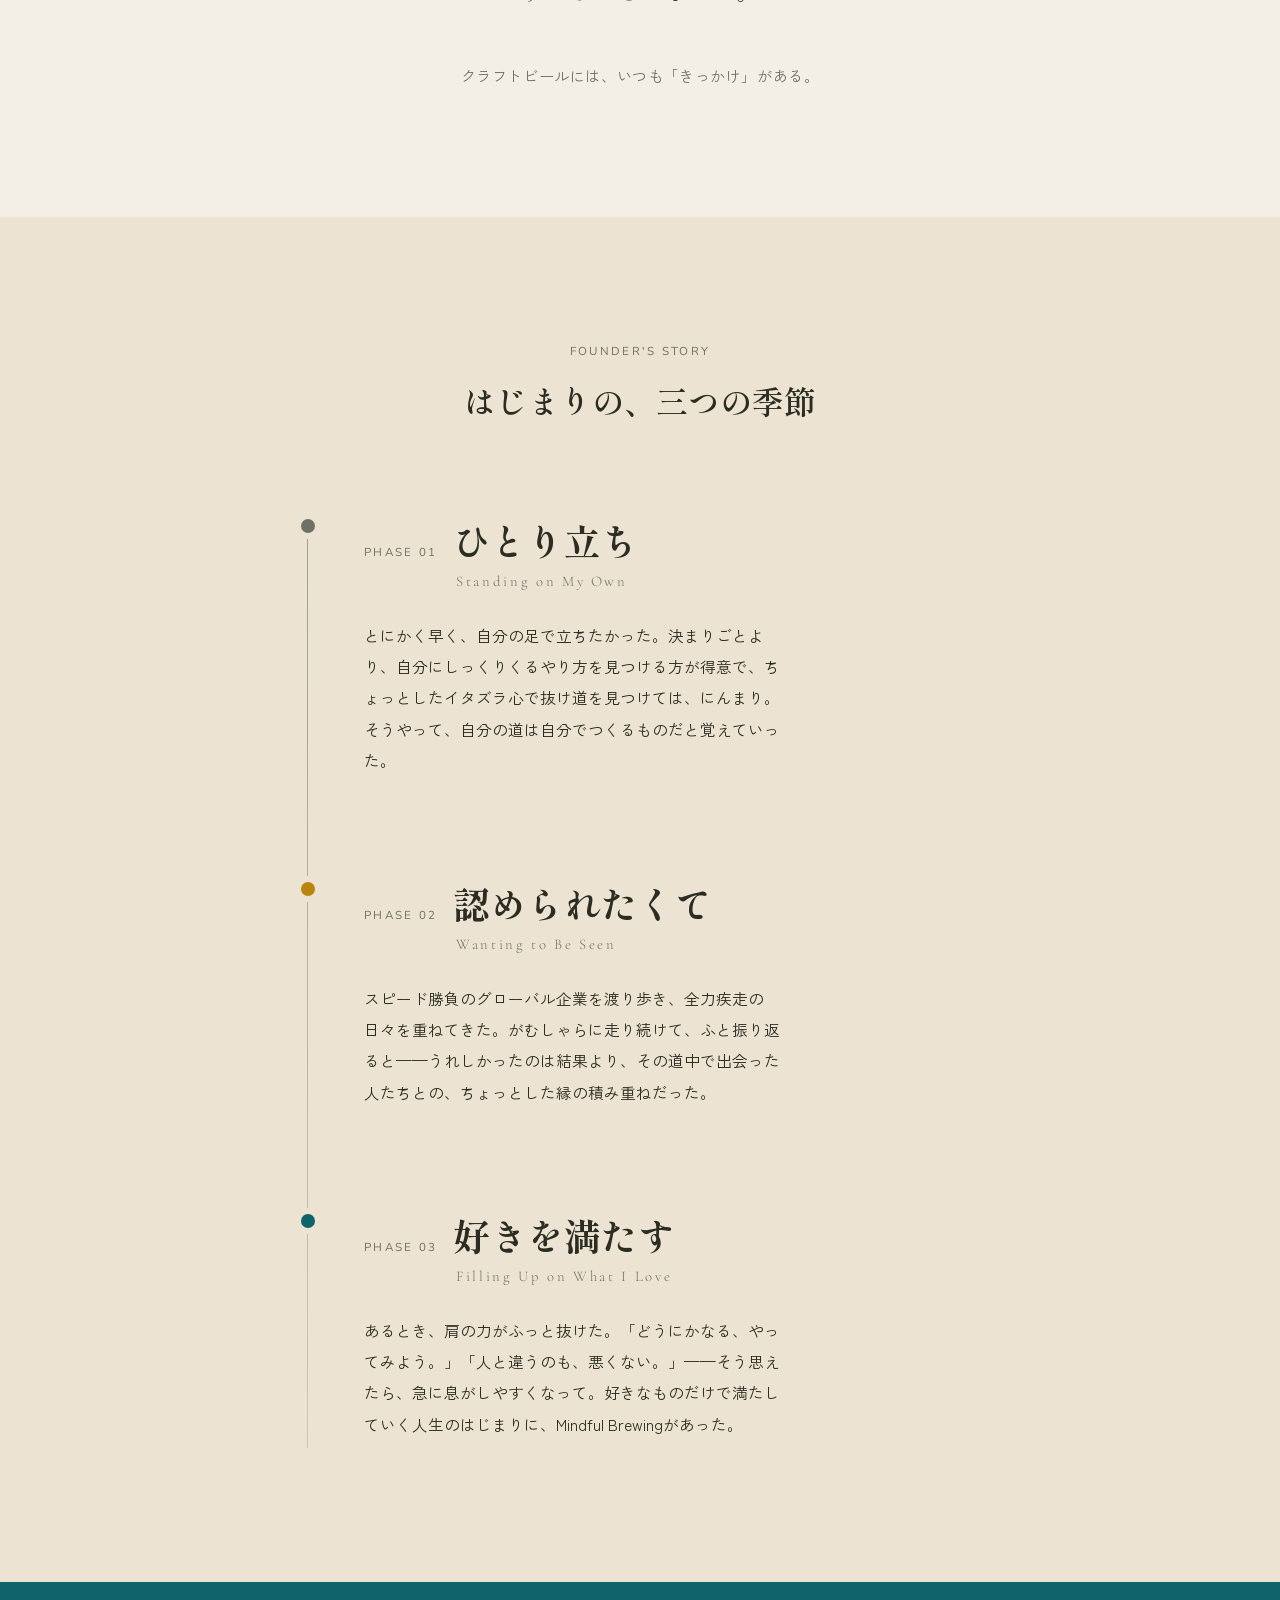
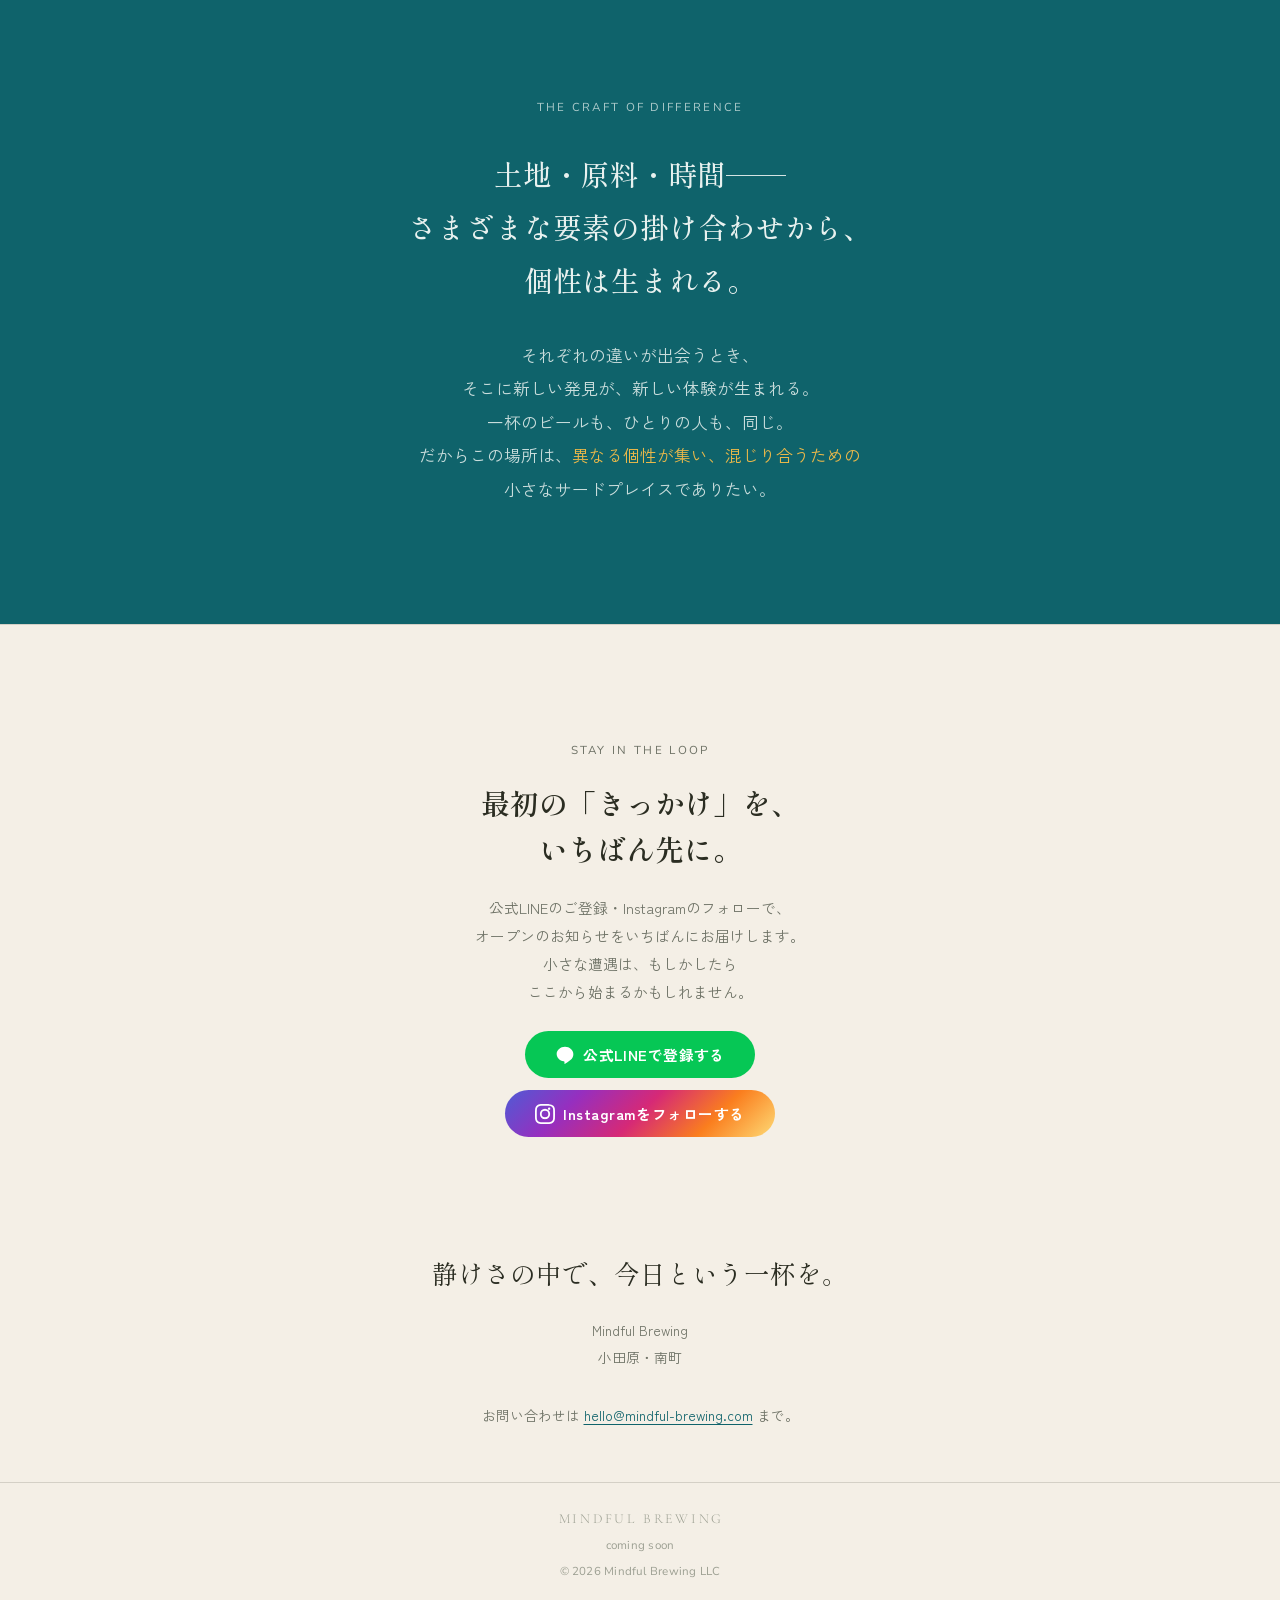
==== commit 430b5ddc: "Basic SEO pass: keyword-rich title tags and LocalBusiness structured data - Titles now include locat" ====
--- a/index.html
+++ b/index.html
@@ -3,7 +3,7 @@
 <head>
 <meta charset="utf-8">
 <meta name="viewport" content="width=device-width,initial-scale=1,viewport-fit=cover">
-<title>Mindful Brewing</title>
+<title>Mindful Brewing | 小田原・南町のクラフトビールタップルーム(オープン準備中)</title>
 <meta name="description" content="今日に味わいを、場に泡立ちを。小田原・南町にオープン予定の、10席のクラフトビールルーム。">
 <link rel="preconnect" href="https://fonts.googleapis.com">
 <link rel="preconnect" href="https://fonts.gstatic.com" crossorigin>
@@ -16,6 +16,29 @@
   function gtag(){dataLayer.push(arguments);}
   gtag('js', new Date());
   gtag('config', 'G-1BBQNWQM2M');
+</script>
+<script type="application/ld+json">
+{
+  "@context": "https://schema.org",
+  "@type": "BarOrPub",
+  "name": "Mindful Brewing",
+  "alternateName": "マインドフルブリューイング",
+  "description": "神奈川県小田原市・南町にオープン準備中のクラフトビールタップルーム。カウンター10席の小さな空間で、個性豊かなクラフトビールとノンアルコールビール「Quiet IPA」を提供予定。",
+  "url": "https://teaser.mindful-brewing.com/",
+  "image": "https://teaser.mindful-brewing.com/assets/brand-mark.png",
+  "address": {
+    "@type": "PostalAddress",
+    "streetAddress": "南町2丁目2-17",
+    "addressLocality": "小田原市",
+    "addressRegion": "神奈川県",
+    "postalCode": "250-0013",
+    "addressCountry": "JP"
+  },
+  "sameAs": [
+    "https://www.instagram.com/mindful_brewing",
+    "https://line.me/R/ti/p/@970zmoja"
+  ]
+}
 </script>
 </head>
 <body>
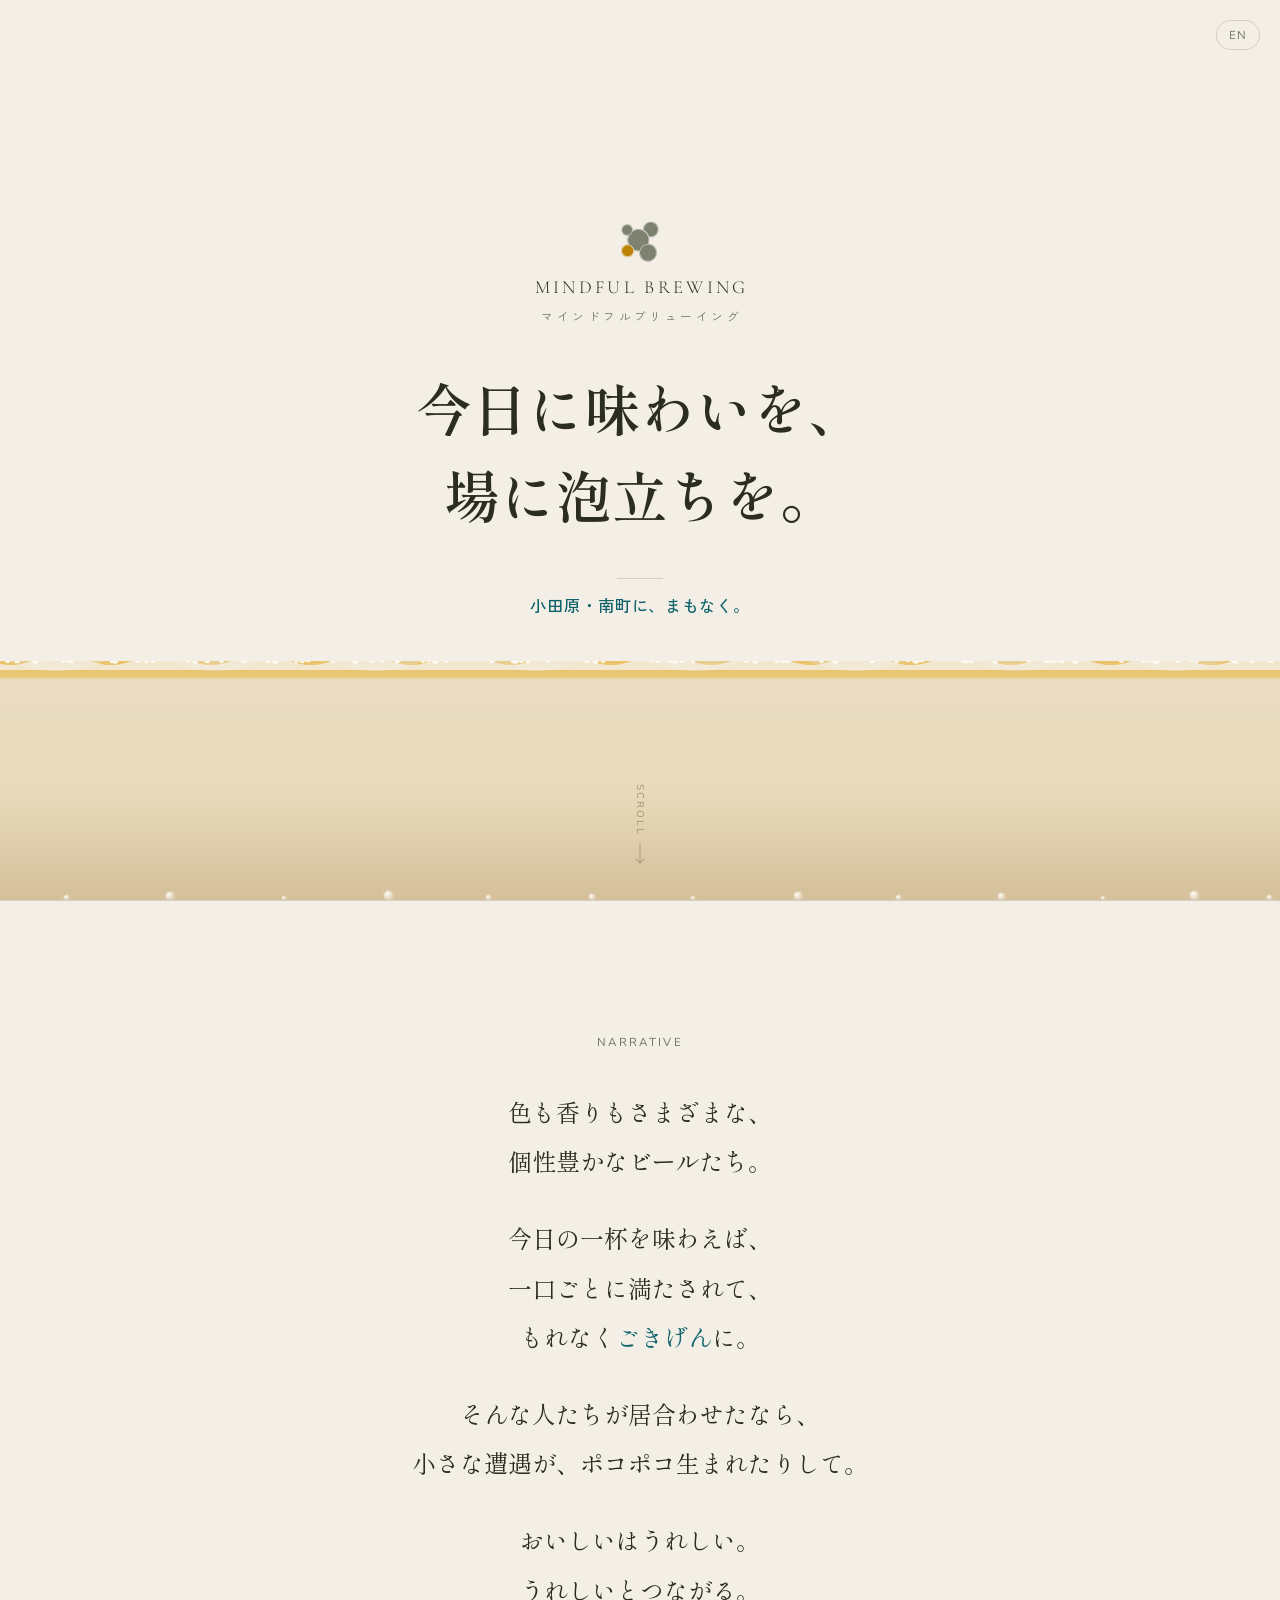
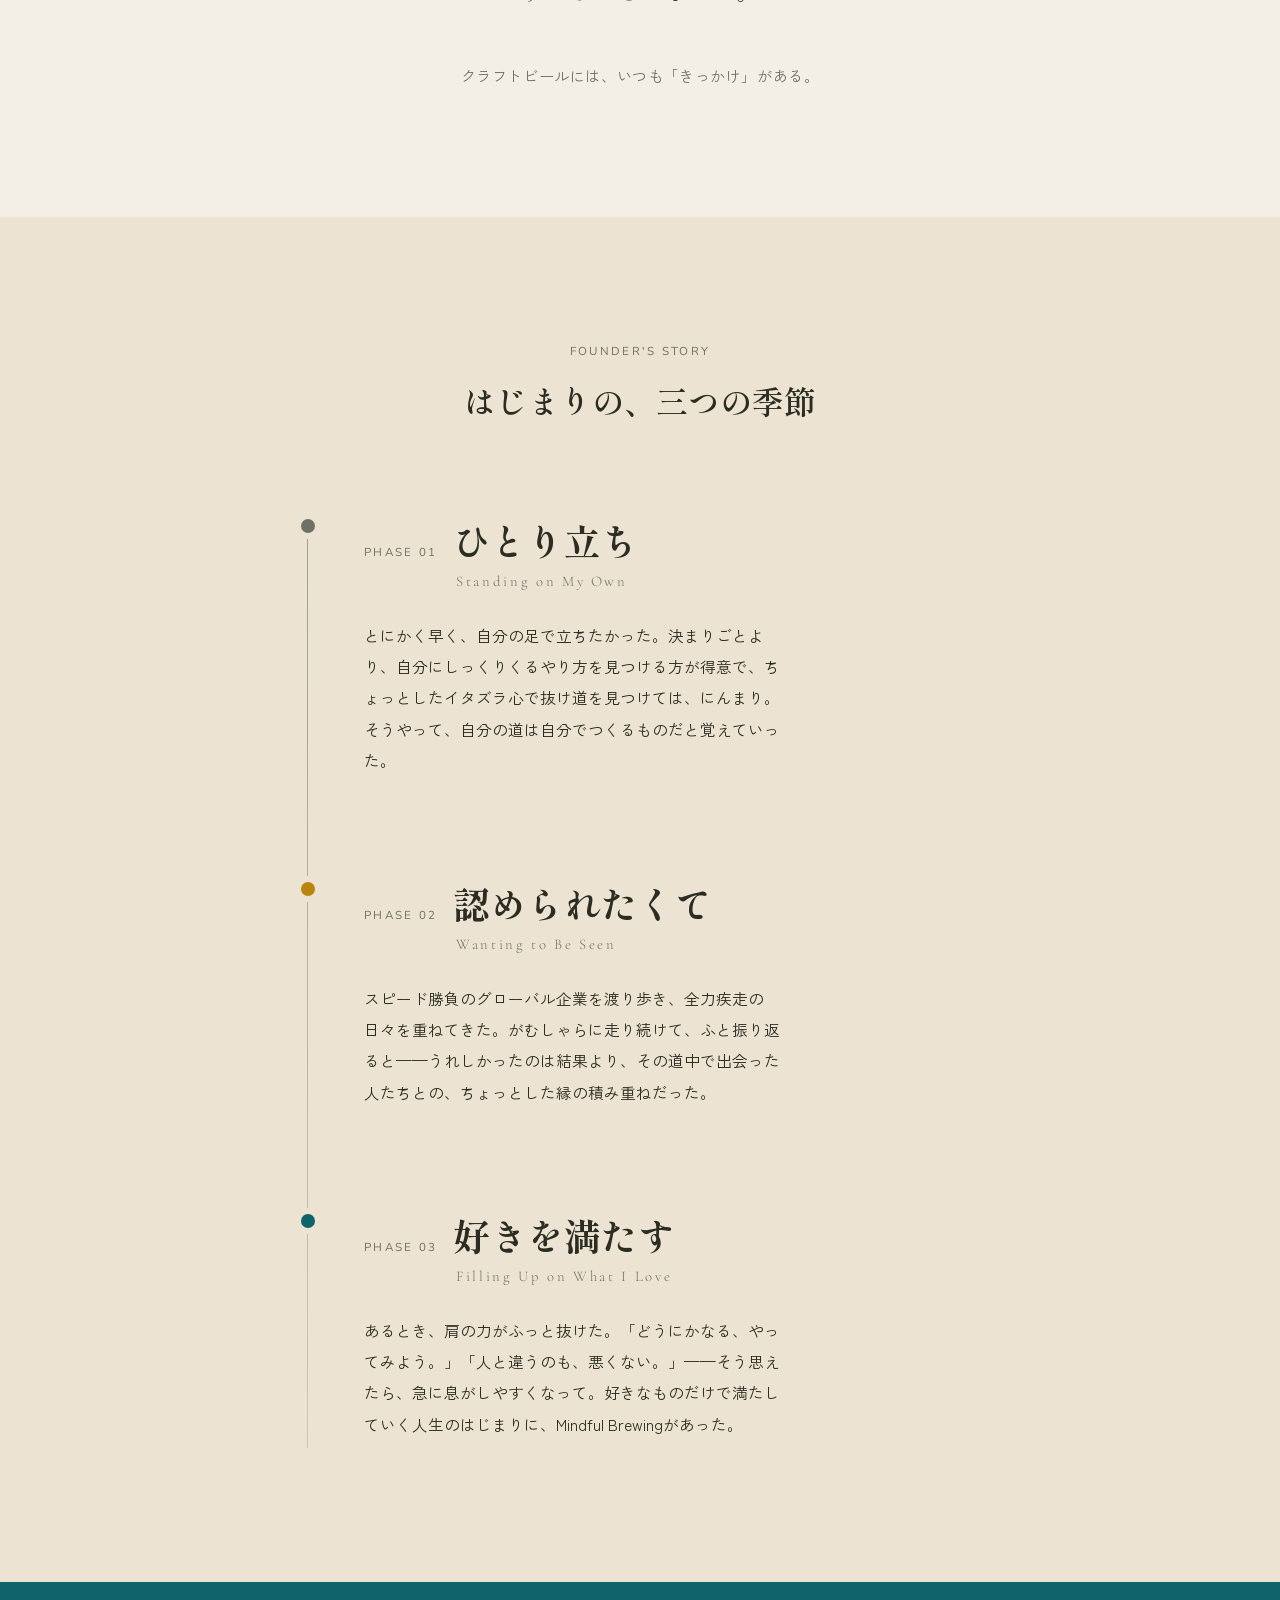
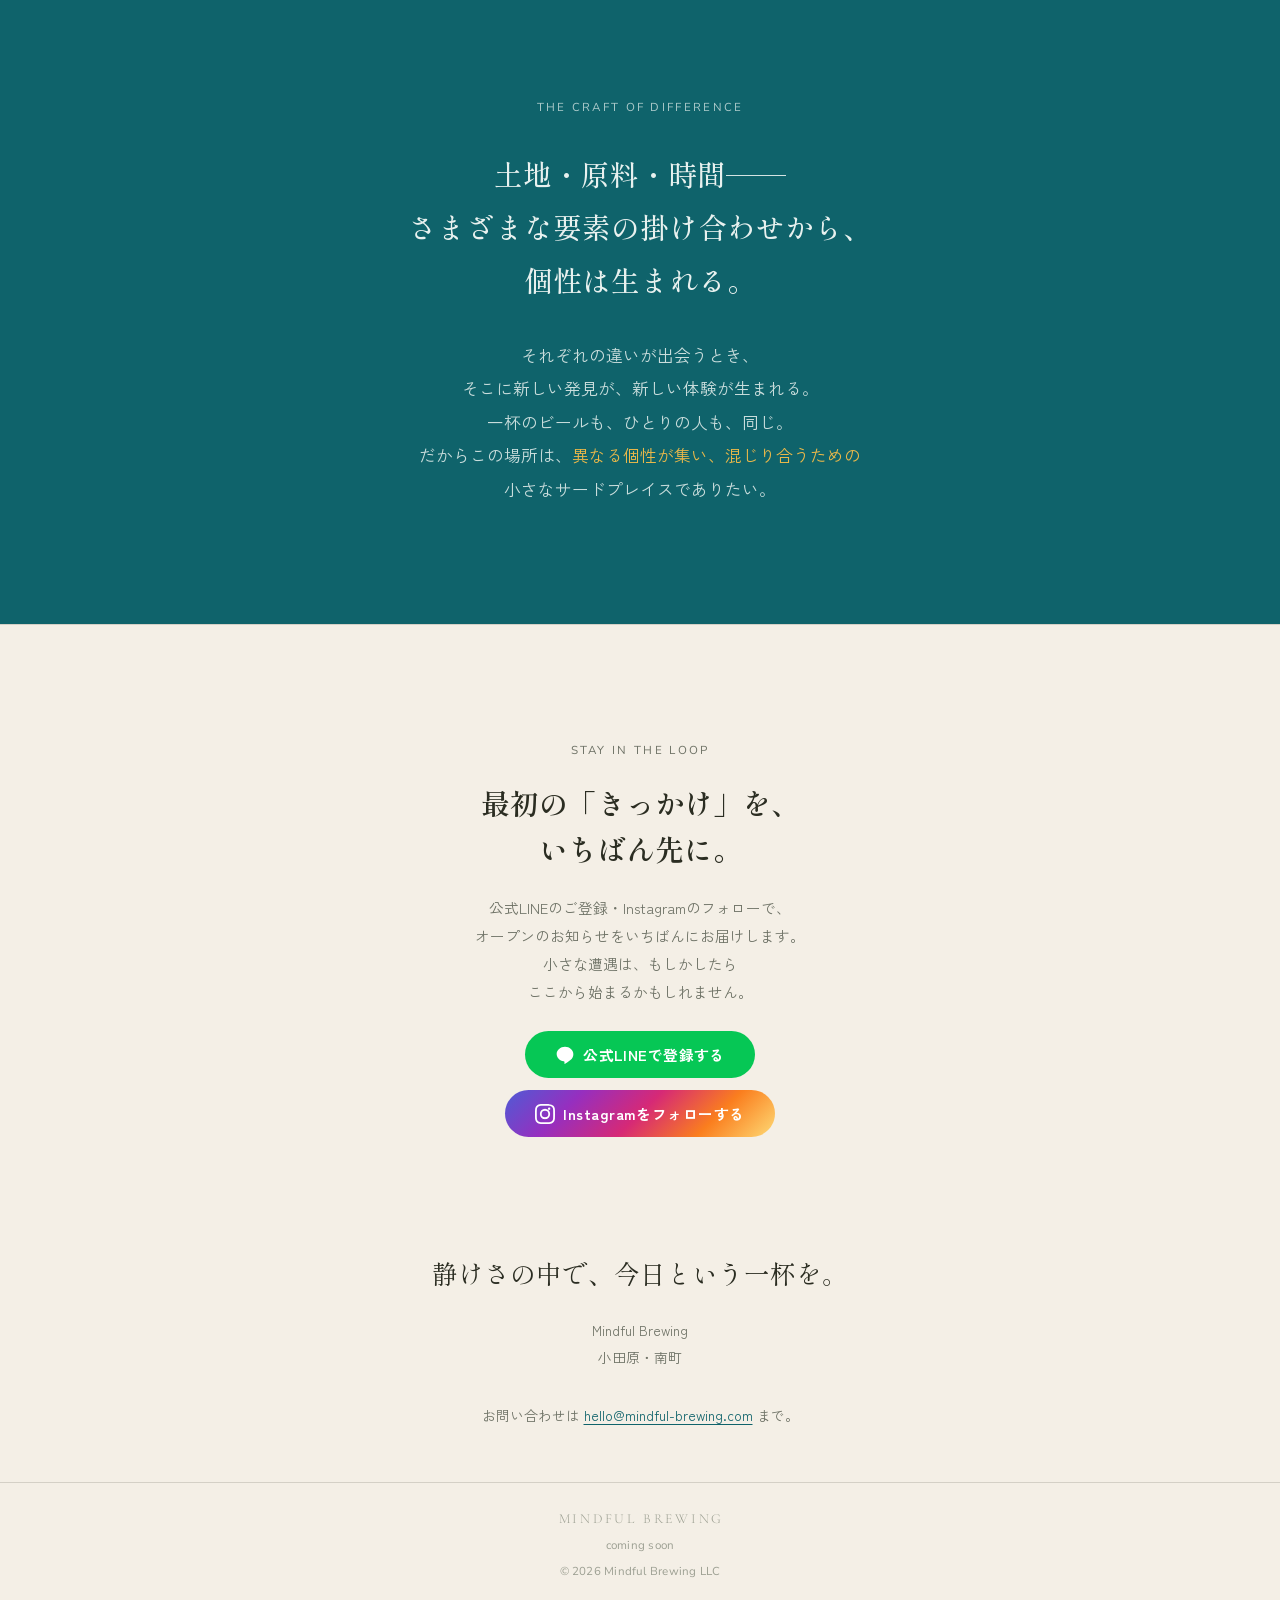
==== commit 4e508b62: "Add favicon using the bubble brand mark Cropped brand-mark.png to a square so the tab icon isn't squ" ====
--- a/index.html
+++ b/index.html
@@ -9,6 +9,7 @@
 <link rel="preconnect" href="https://fonts.gstatic.com" crossorigin>
 <link href="https://fonts.googleapis.com/css2?family=Shippori+Mincho:wght@400;500;600;700;800&family=Zen+Kaku+Gothic+New:wght@300;400;500;700&family=Cormorant+Garamond:wght@300;400&family=Nunito+Sans:wght@300;400&display=swap" rel="stylesheet">
 <link rel="stylesheet" href="assets/styles.css">
+<link rel="icon" type="image/png" href="assets/favicon.png">
 <!-- Google tag (gtag.js) -->
 <script async src="https://www.googletagmanager.com/gtag/js?id=G-1BBQNWQM2M"></script>
 <script>
--- a/assets/styles.css
+++ b/assets/styles.css
@@ -138,7 +138,7 @@
   font-size: clamp(1.9rem, 5.6vw, 3.5rem);
   line-height: 1.55;
   font-weight: 600;
-  max-width: 15ch;
+  max-width: 21ch;
 }
 
 .coming-soon {
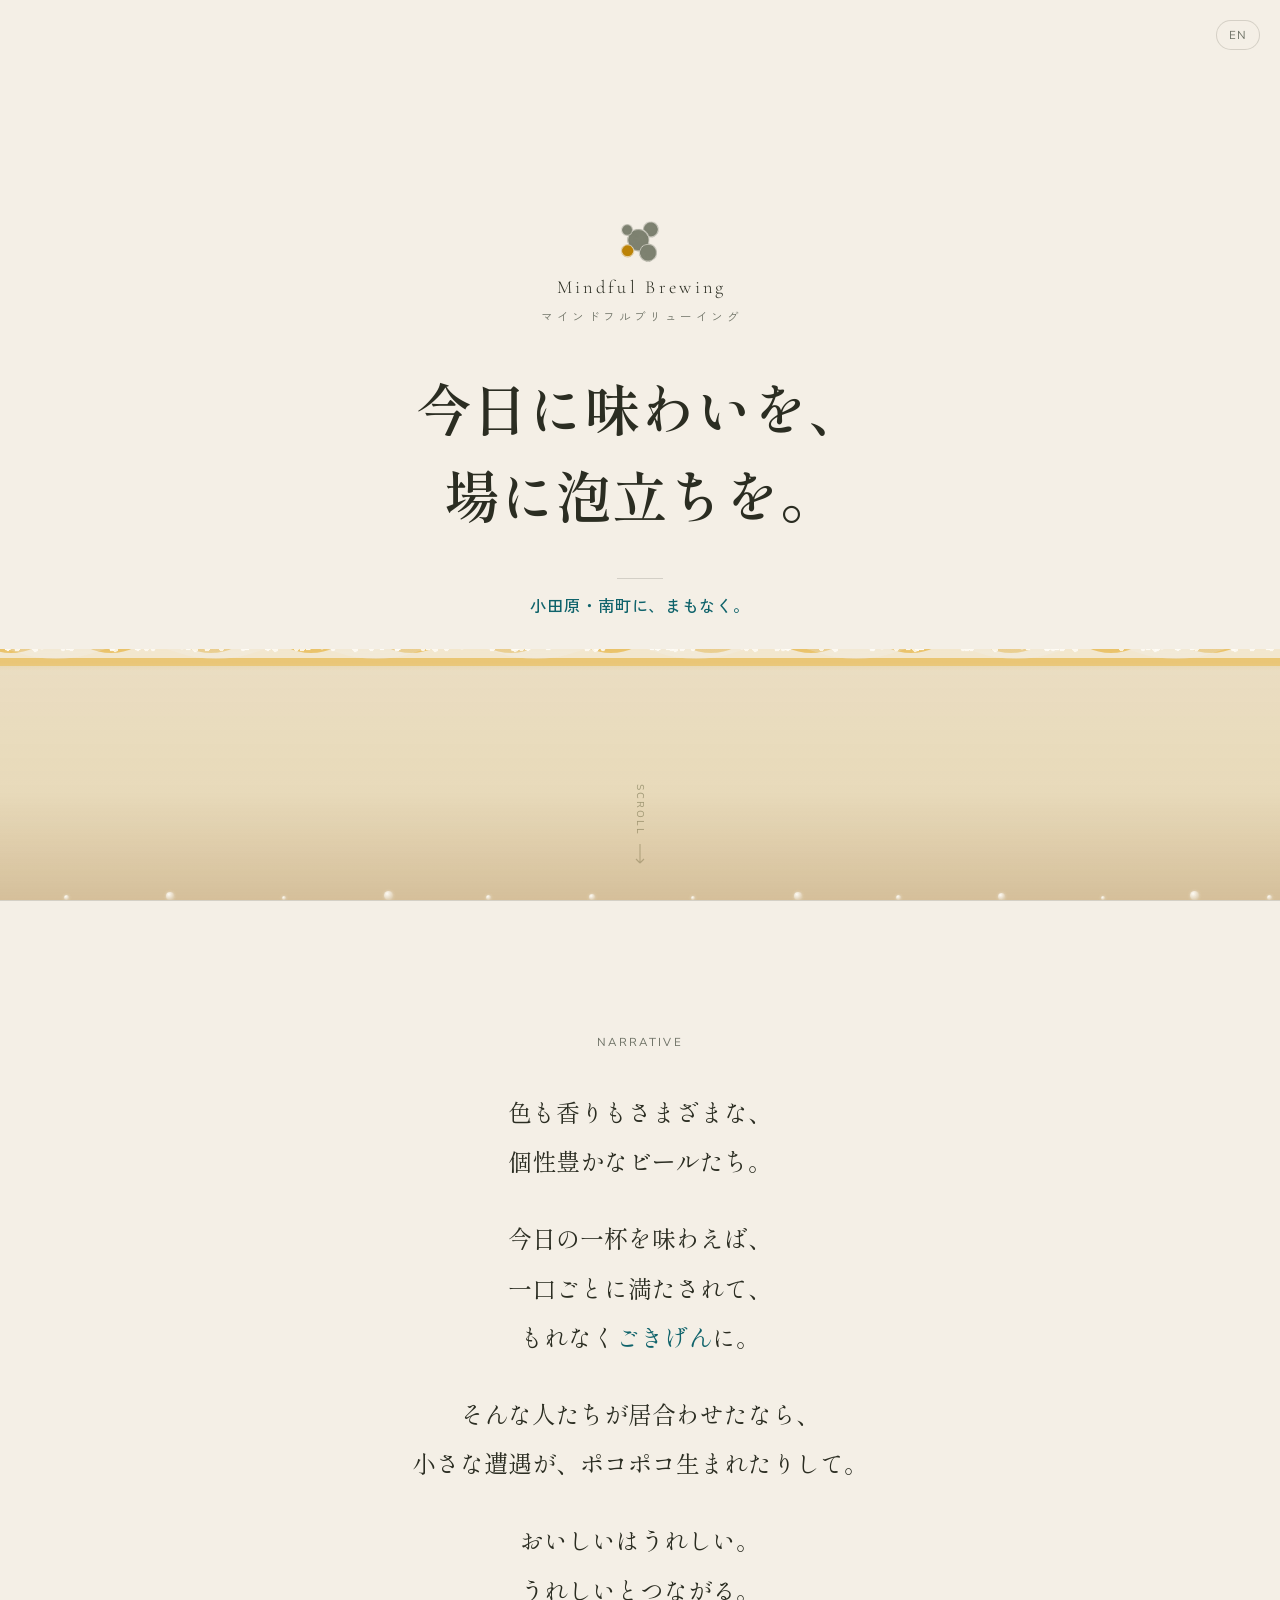
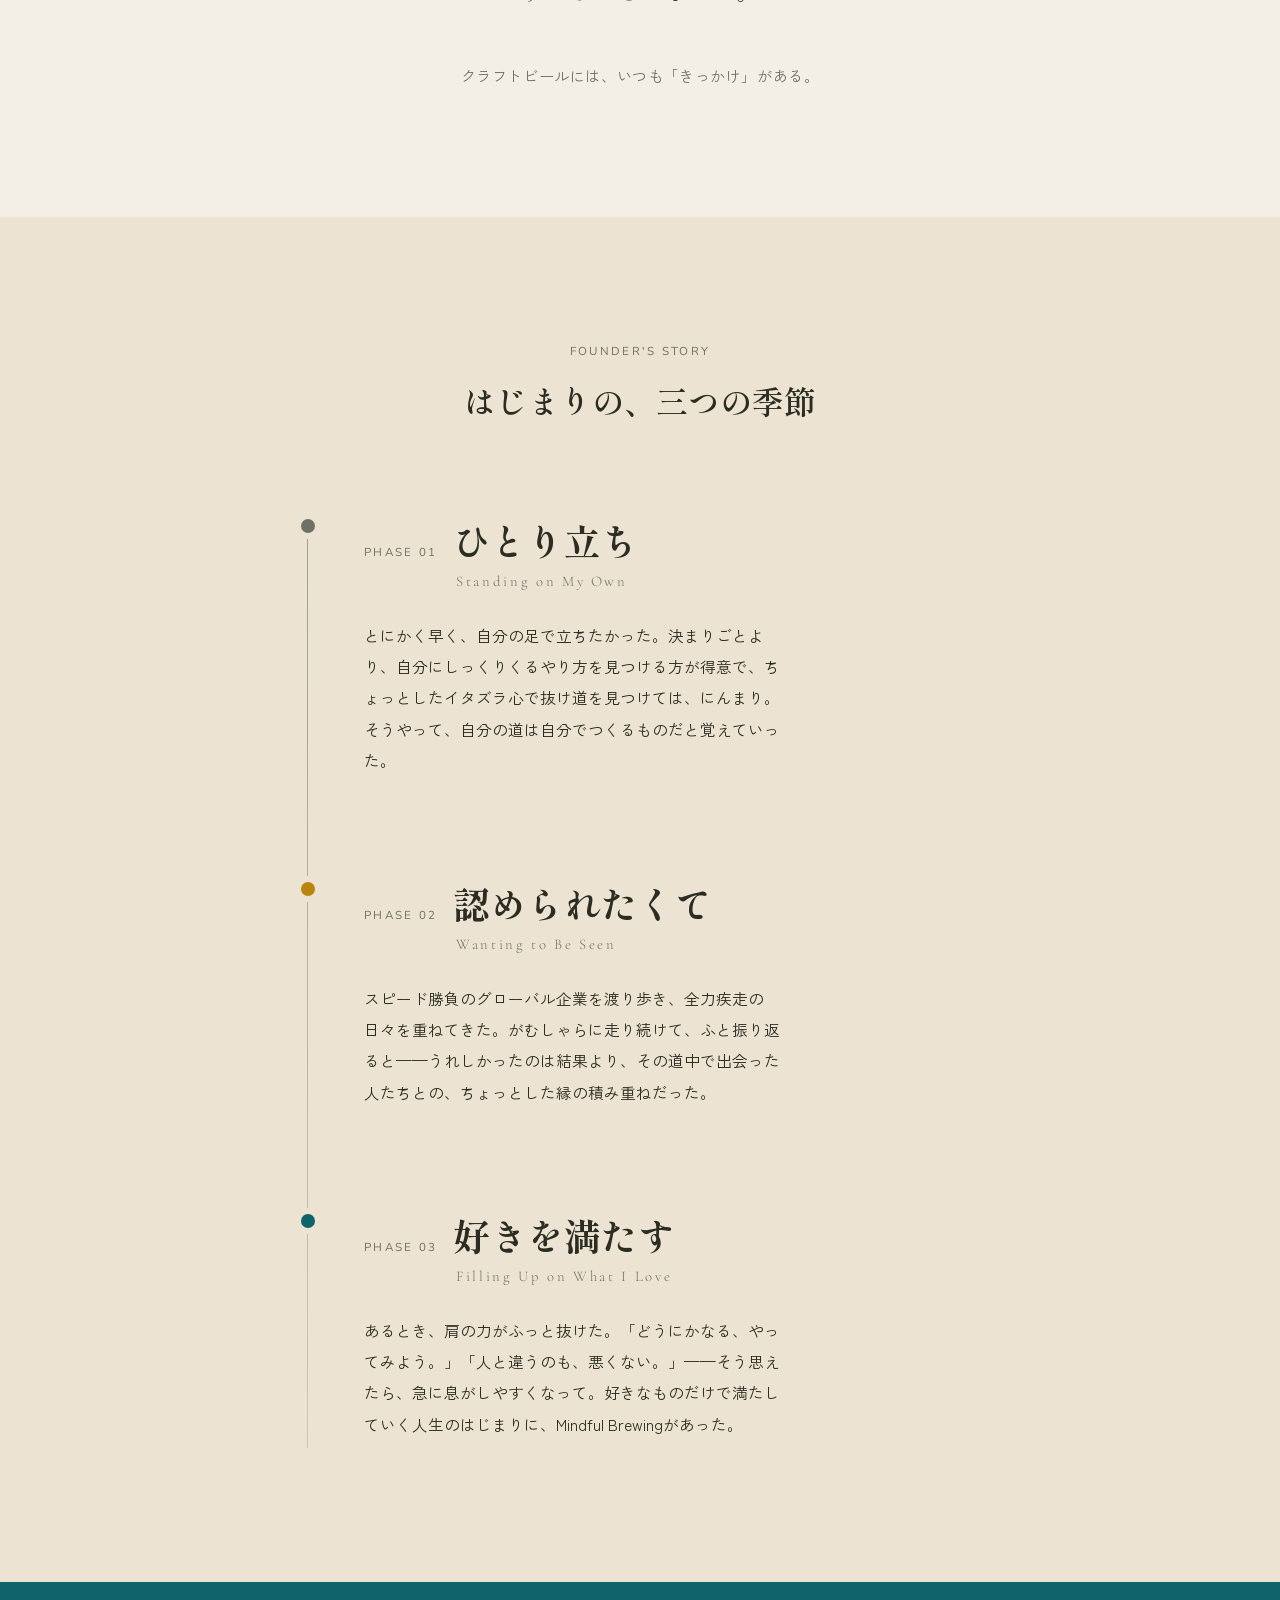
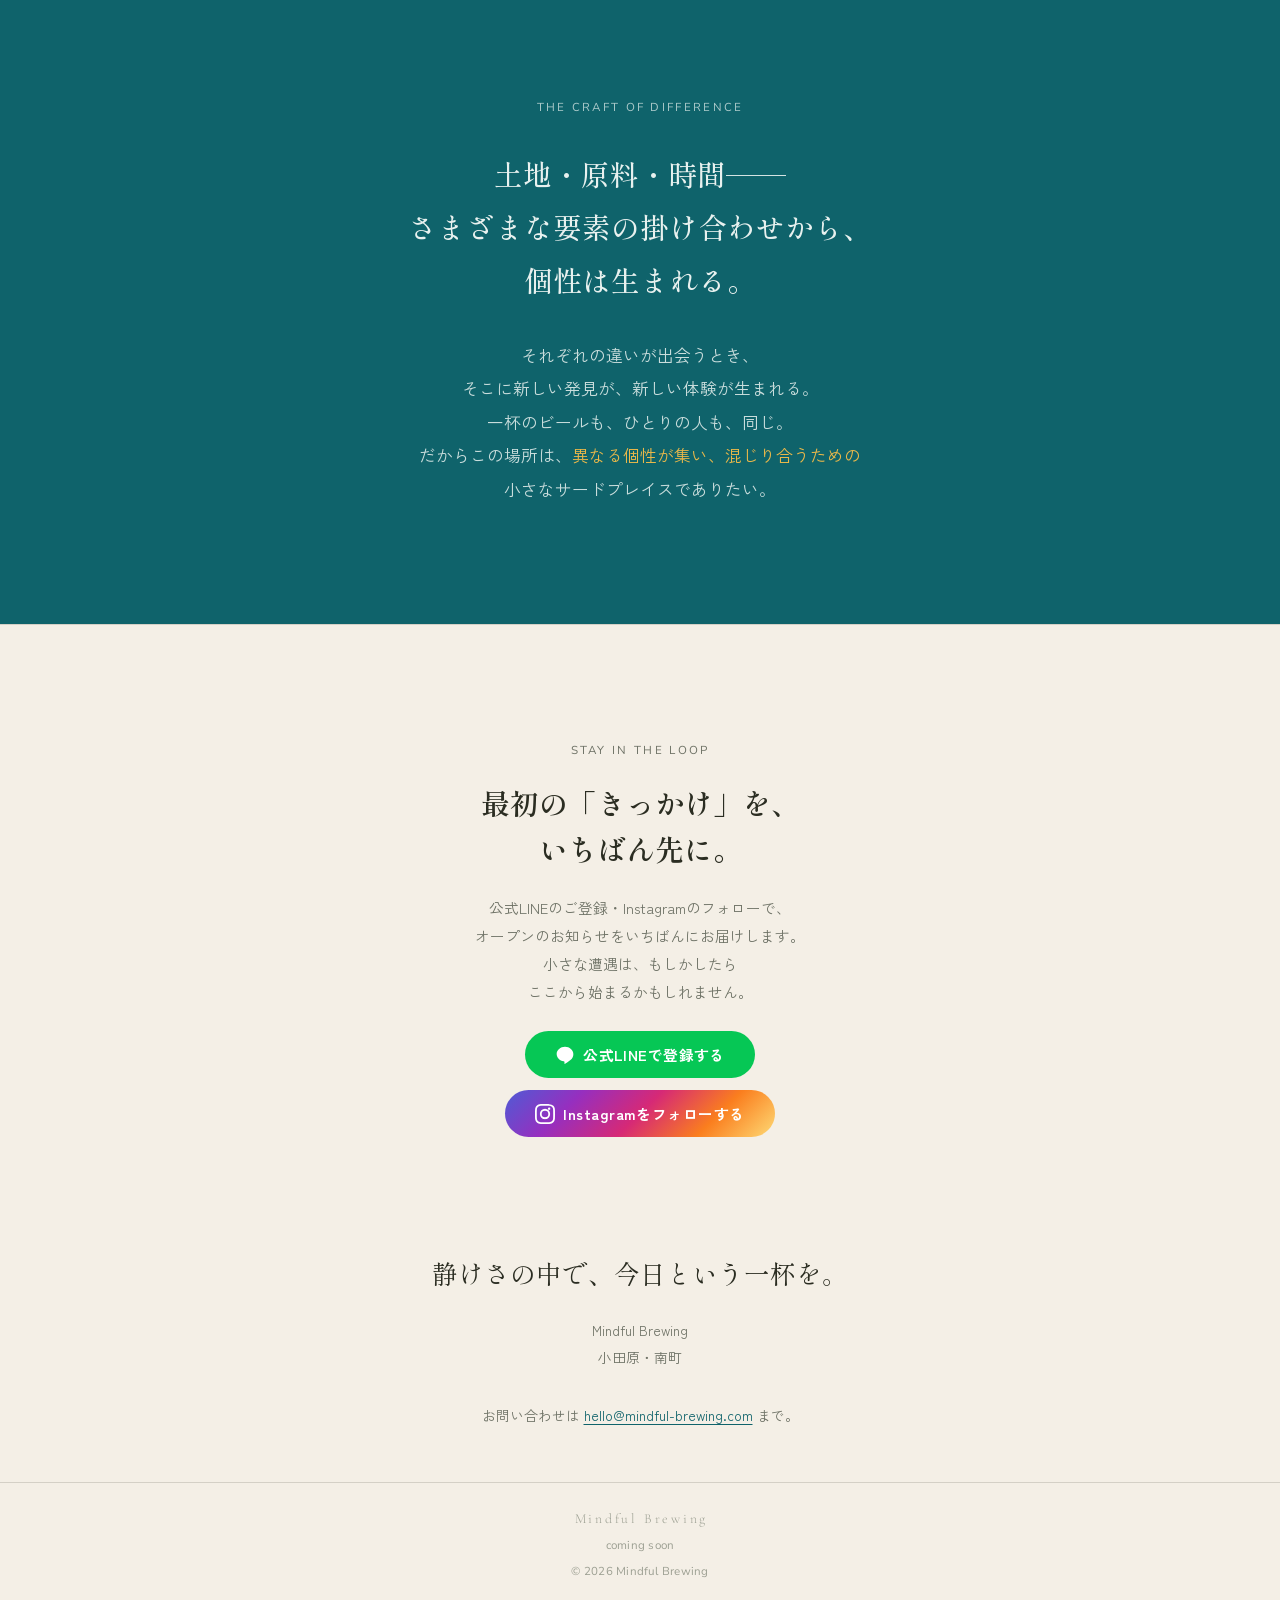
==== commit 79439699: "Match wordmark casing to brand poster, drop LLC suffix Mixed-case "Mindful Brewing" (not all-caps) t" ====
--- a/index.html
+++ b/index.html
@@ -71,7 +71,7 @@
   <div class="wrap hero-inner">
     <div class="mark fade-in fade-in-1">
       <img class="brand-mark" src="assets/brand-mark.png" alt="Mindful Brewing 泡ロゴ — 5つの泡が円形に重なるシンボルマーク">
-      <div class="mark-en">MINDFUL BREWING</div>
+      <div class="mark-en">Mindful Brewing</div>
       <div class="mark-jp">マインドフルブリューイング</div>
     </div>
 
@@ -189,9 +189,9 @@
     <p class="contact">お問い合わせは <a href="mailto:hello@mindful-brewing.com">hello@mindful-brewing.com</a> まで。</p>
   </div>
   <footer>
-    <div class="footer-mark">MINDFUL BREWING</div>
+    <div class="footer-mark">Mindful Brewing</div>
     <div class="footer-note">coming soon</div>
-    <div class="footer-note">&copy; 2026 Mindful Brewing LLC</div>
+    <div class="footer-note">&copy; 2026 Mindful Brewing</div>
   </footer>
 </section>
 
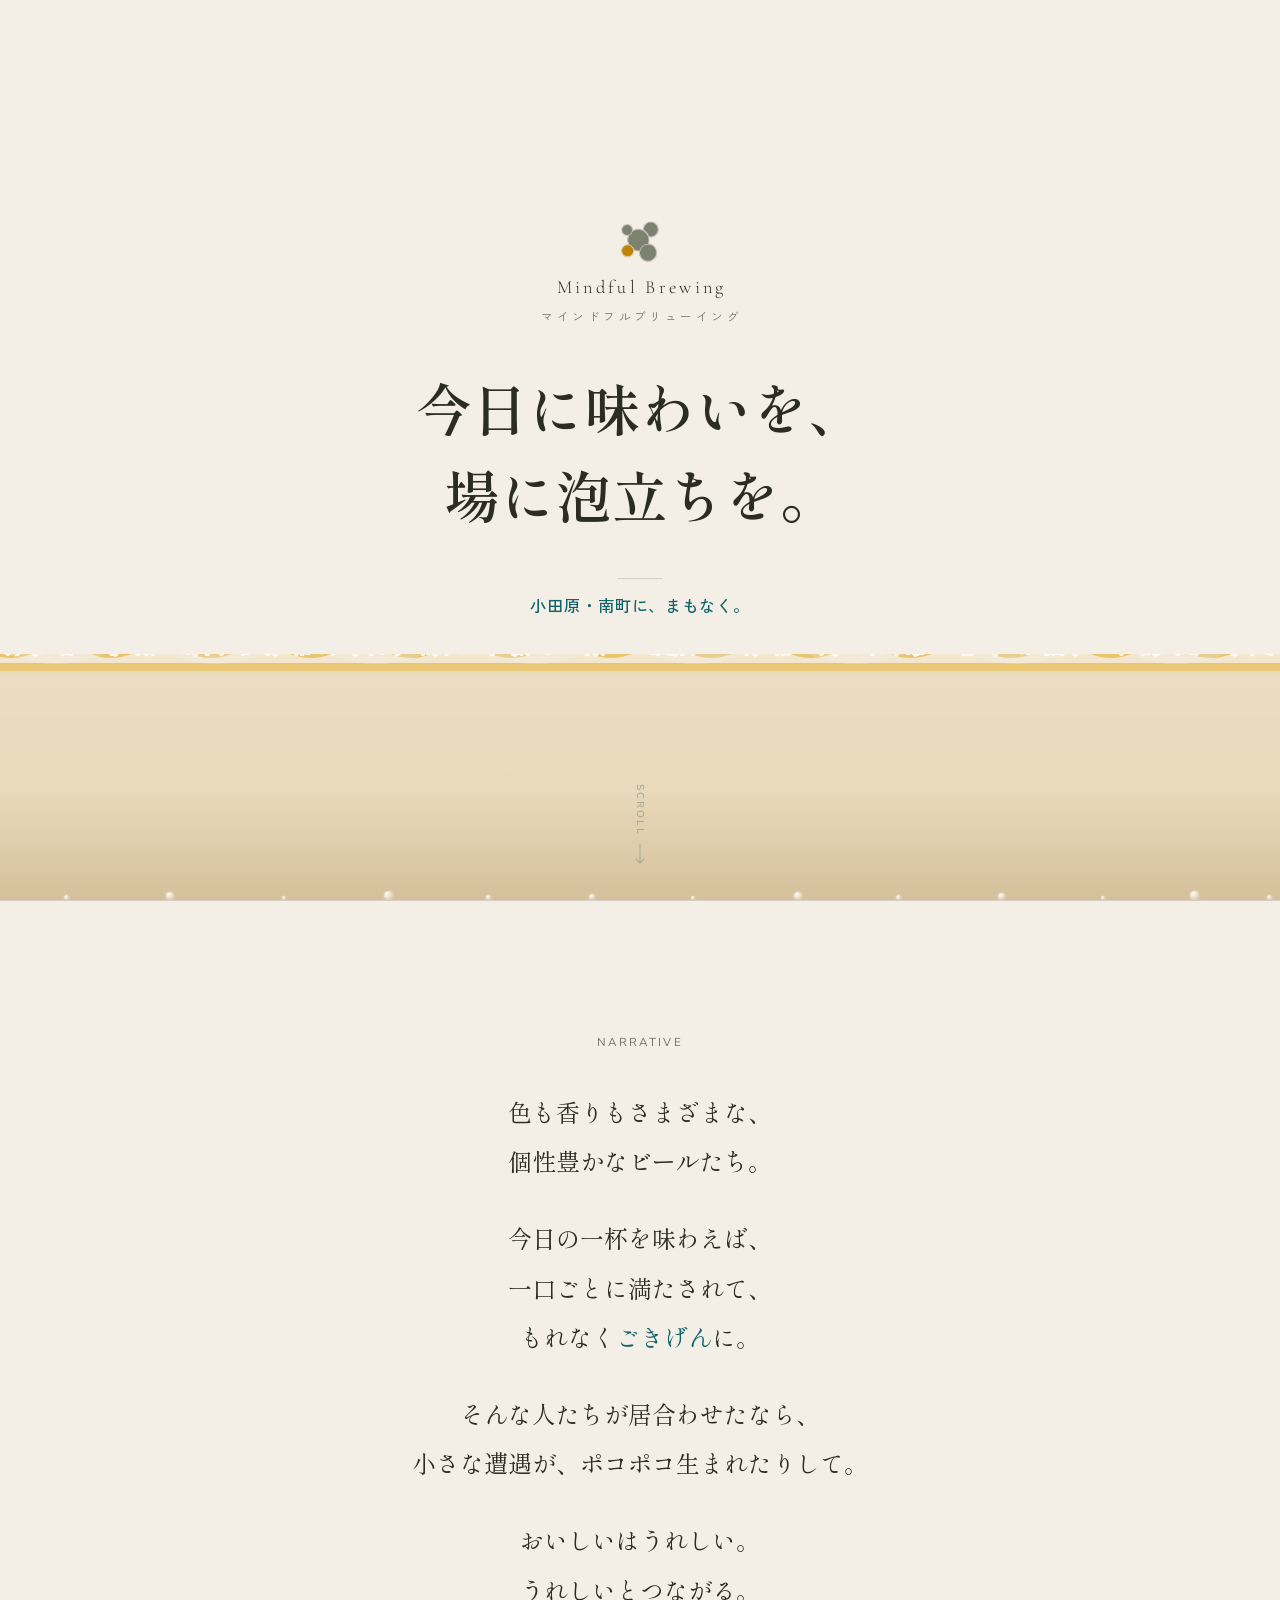
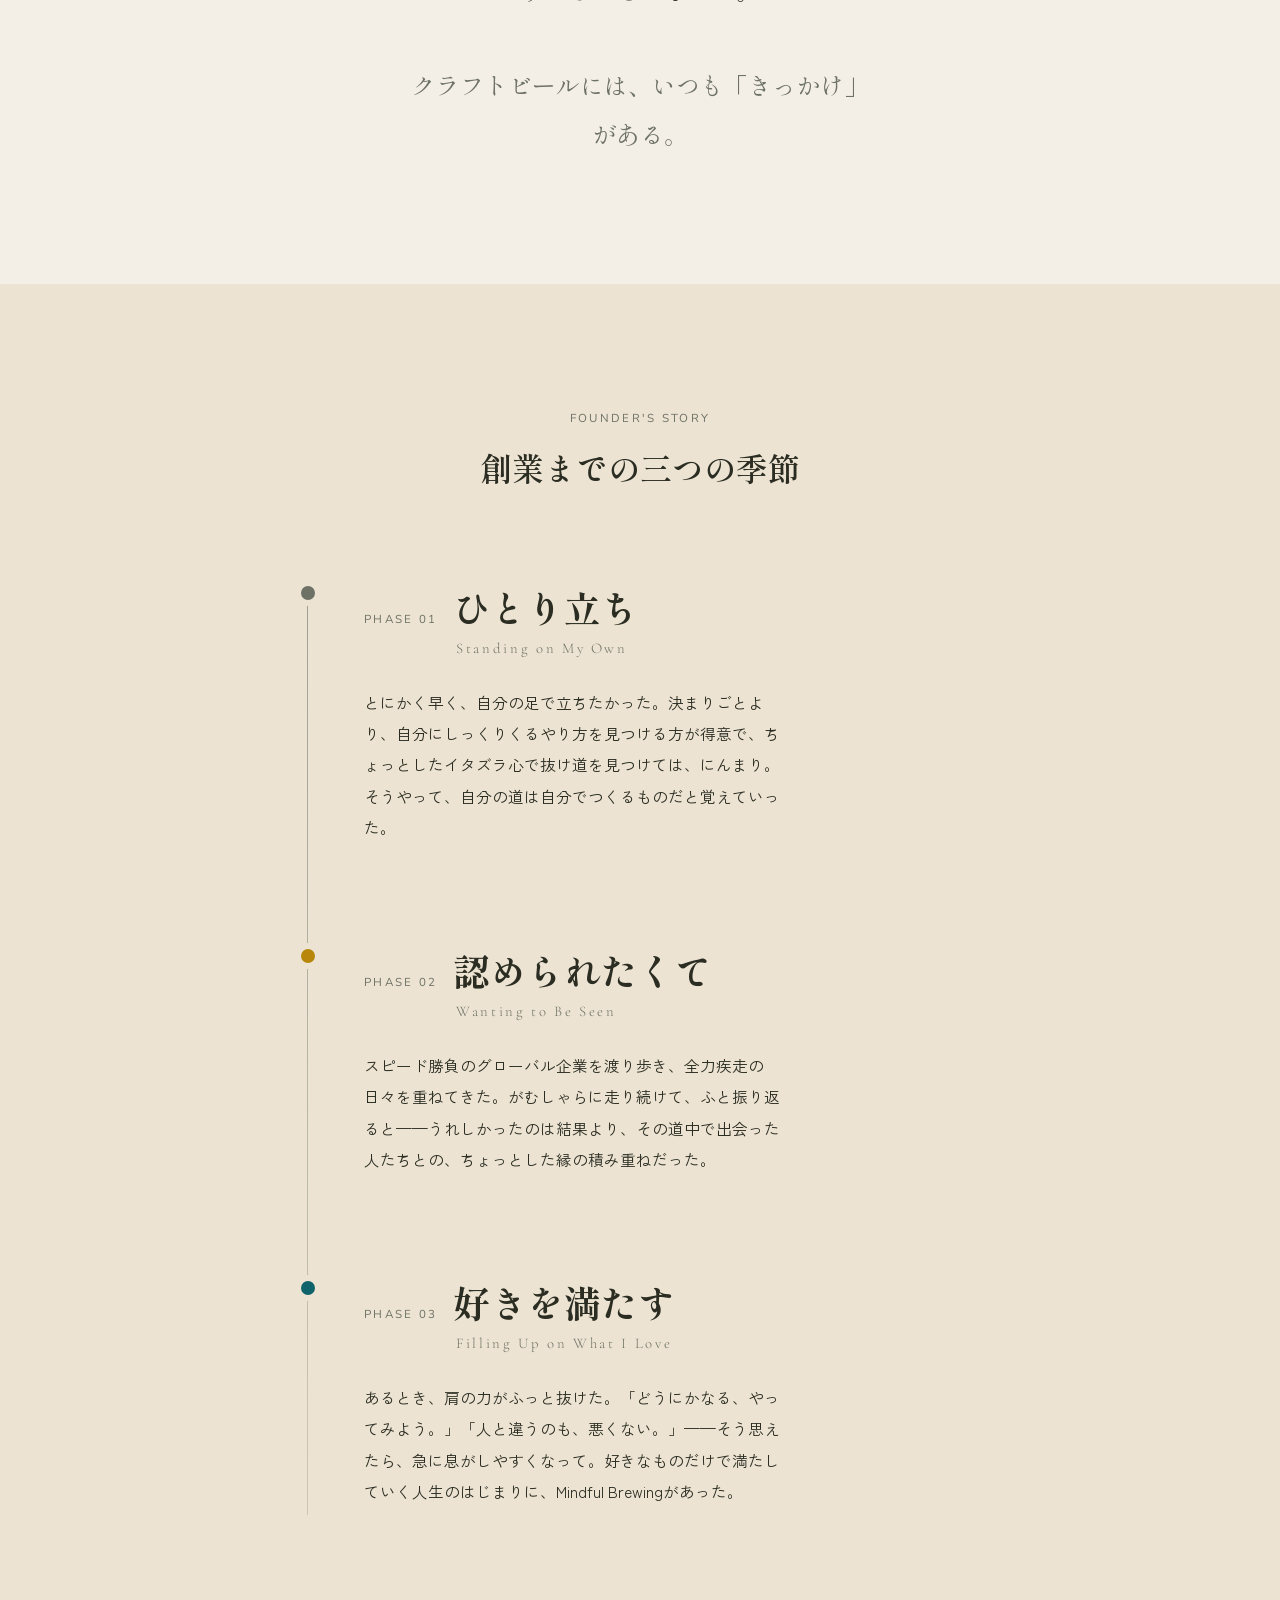
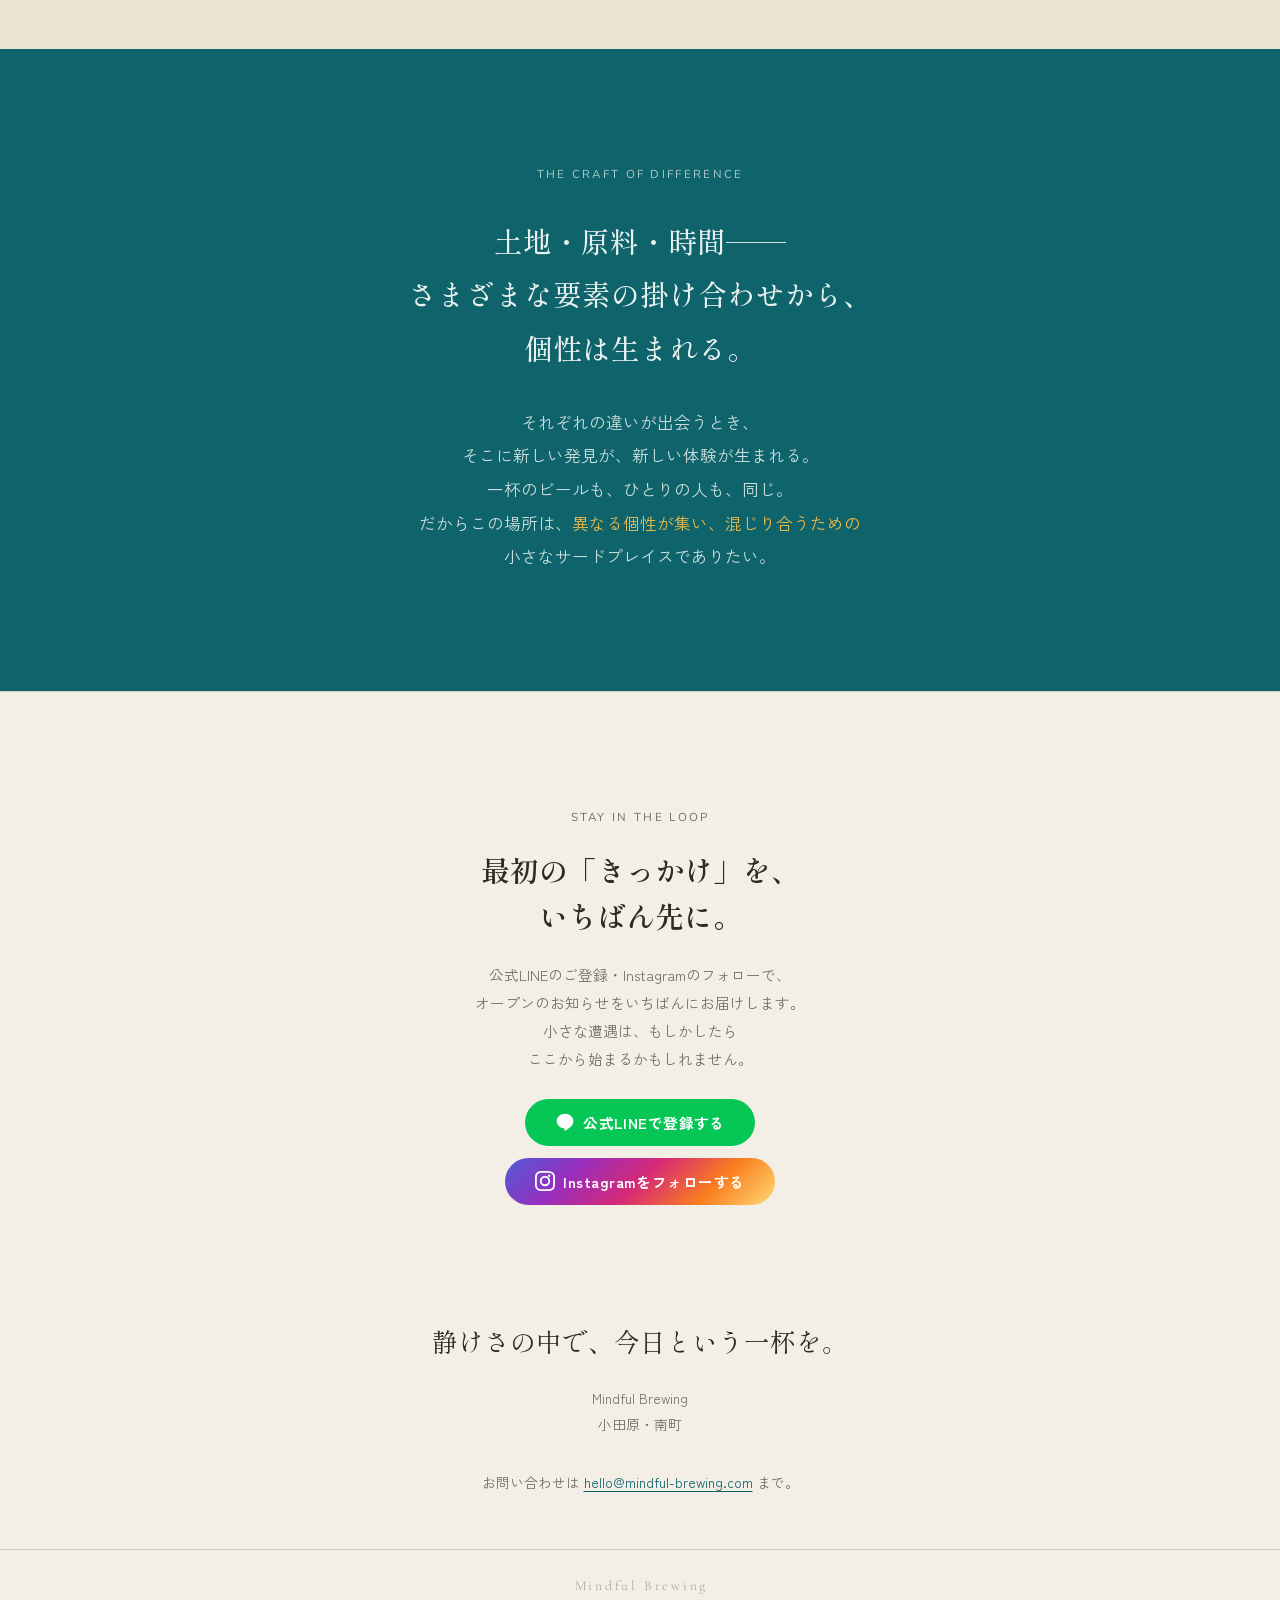
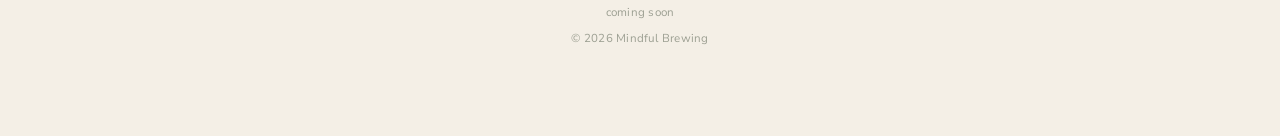
==== commit c66f28ba: "Apply designer feedback: unify thesis-line font, clarify founder heading, fix pour-effect overlap - " ====
--- a/index.html
+++ b/index.html
@@ -107,7 +107,7 @@
   <div class="wrap">
     <div class="founder-head">
       <span class="kicker">FOUNDER'S STORY</span>
-      <h2 class="serif">はじまりの、三つの季節</h2>
+      <h2 class="serif">創業までの三つの季節</h2>
     </div>
     <div class="timeline">
       <div class="phase">
--- a/assets/styles.css
+++ b/assets/styles.css
@@ -184,6 +184,8 @@
 
 /* ---------- NARRATIVE ---------- */
 .narrative {
+  position: relative;
+  z-index: 1;
   padding: 14vh 0;
   border-top: 1px solid var(--hairline);
 }
@@ -211,10 +213,7 @@
 }
 .narrative .thesis-line {
   margin-top: 18px;
-  font-size: 0.95rem;
-  font-family: var(--font-jp-sans);
-  color: var(--rikyu);
-  letter-spacing: 0.04em;
+  color: var(--rikyu);
 }
 
 /* ---------- FOUNDER STORY ---------- */
@@ -349,6 +348,8 @@
 
 /* ---------- SIGNUP ---------- */
 .signup {
+  position: relative;
+  z-index: 1;
   padding: 13vh 0 6vh;
   border-top: 1px solid var(--hairline);
   text-align: center;
@@ -417,6 +418,8 @@
 
 /* ---------- CLOSING ---------- */
 .closing {
+  position: relative;
+  z-index: 1;
   padding: 7vh 0 4vh;
   text-align: center;
 }
@@ -486,7 +489,7 @@
 .pour-fill {
   position: fixed;
   inset: 0;
-  z-index: 3;
+  z-index: 0;
   pointer-events: none;
   clip-path: inset(calc(100% - var(--pour, 0%)) 0 0 0);
   background:
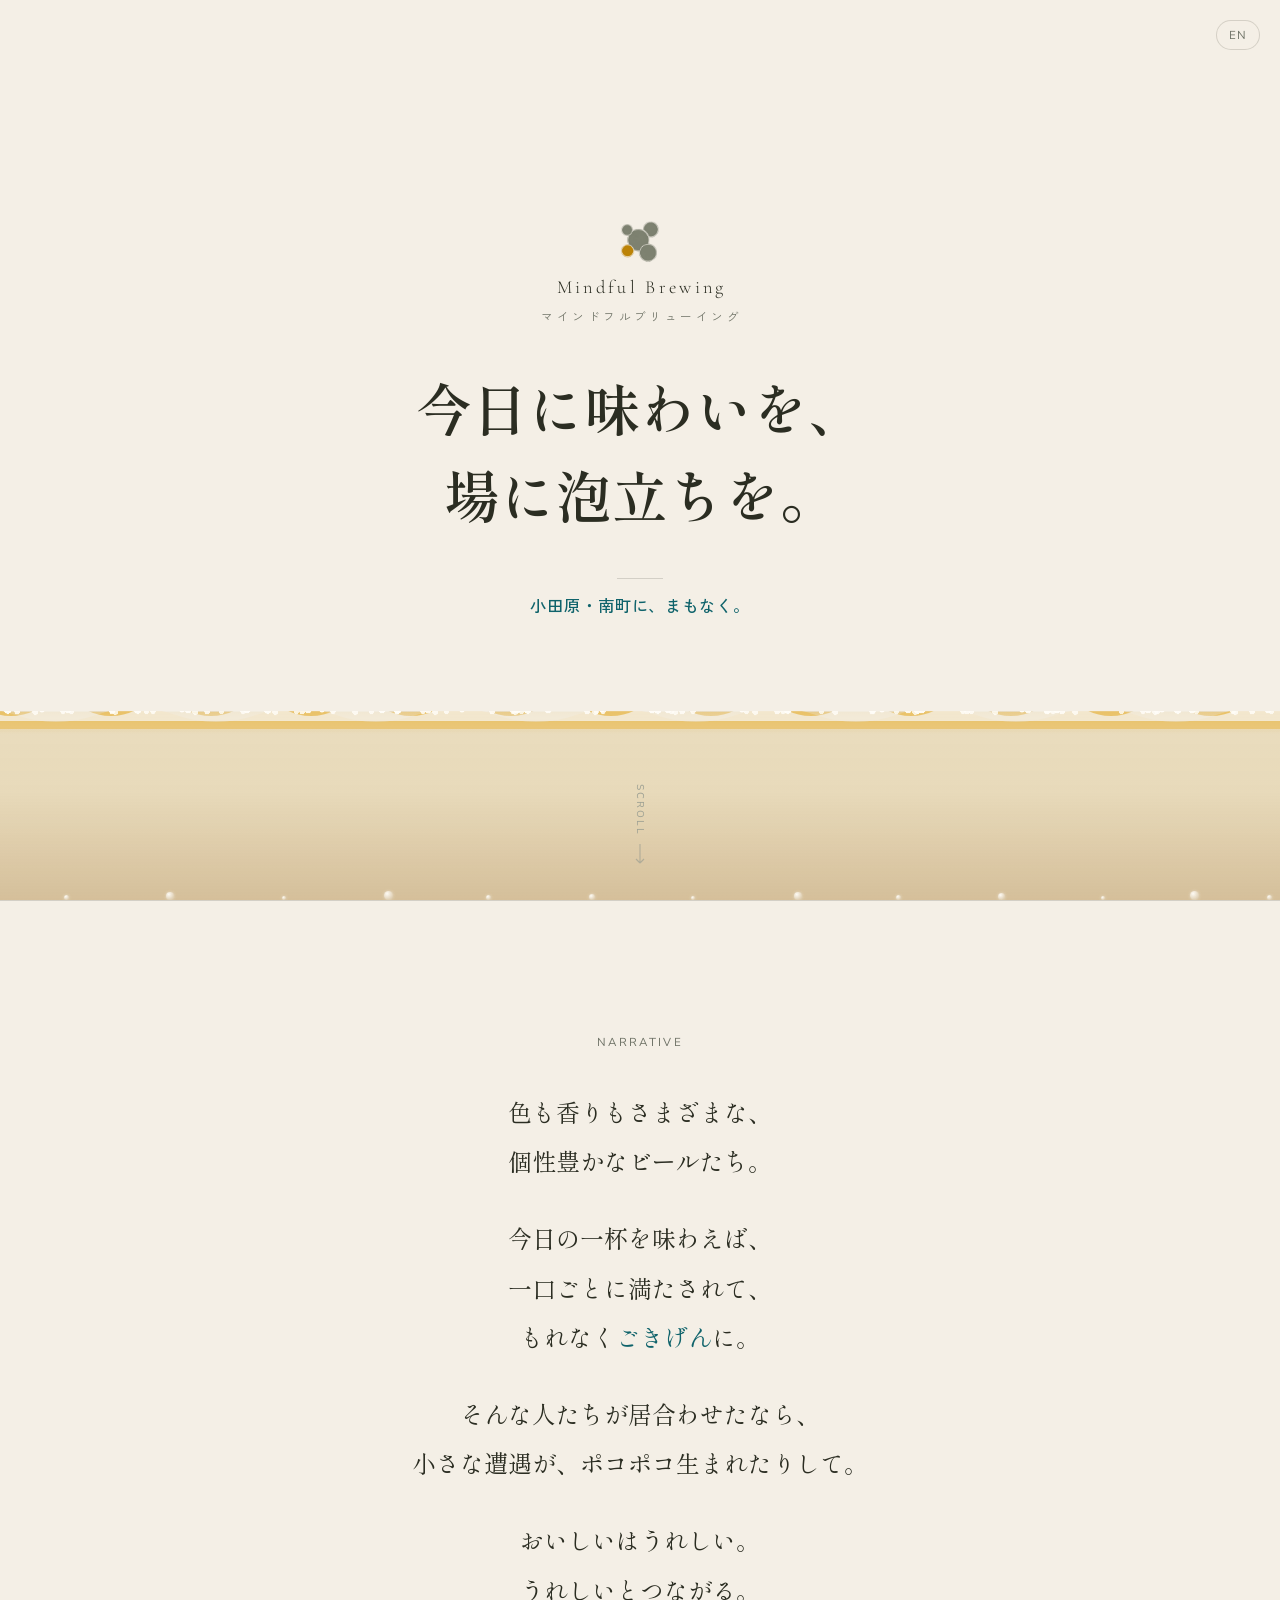
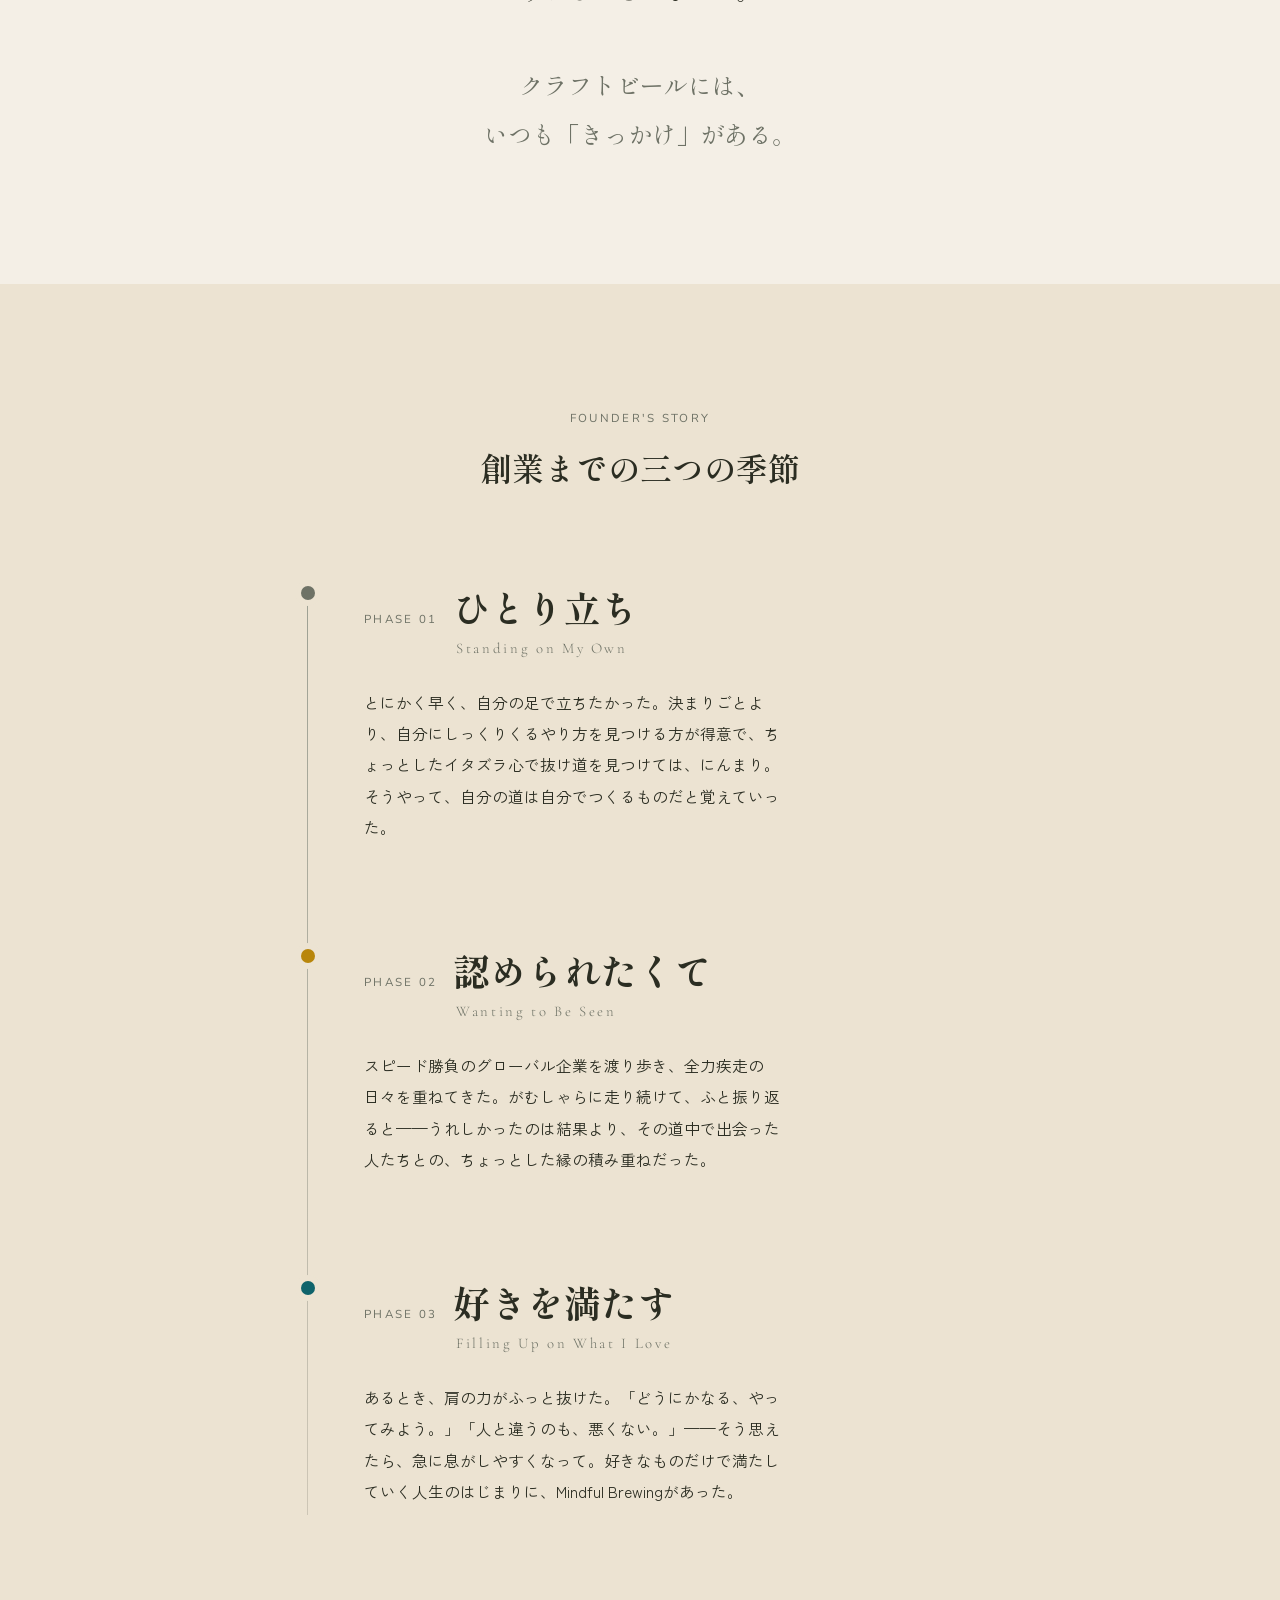
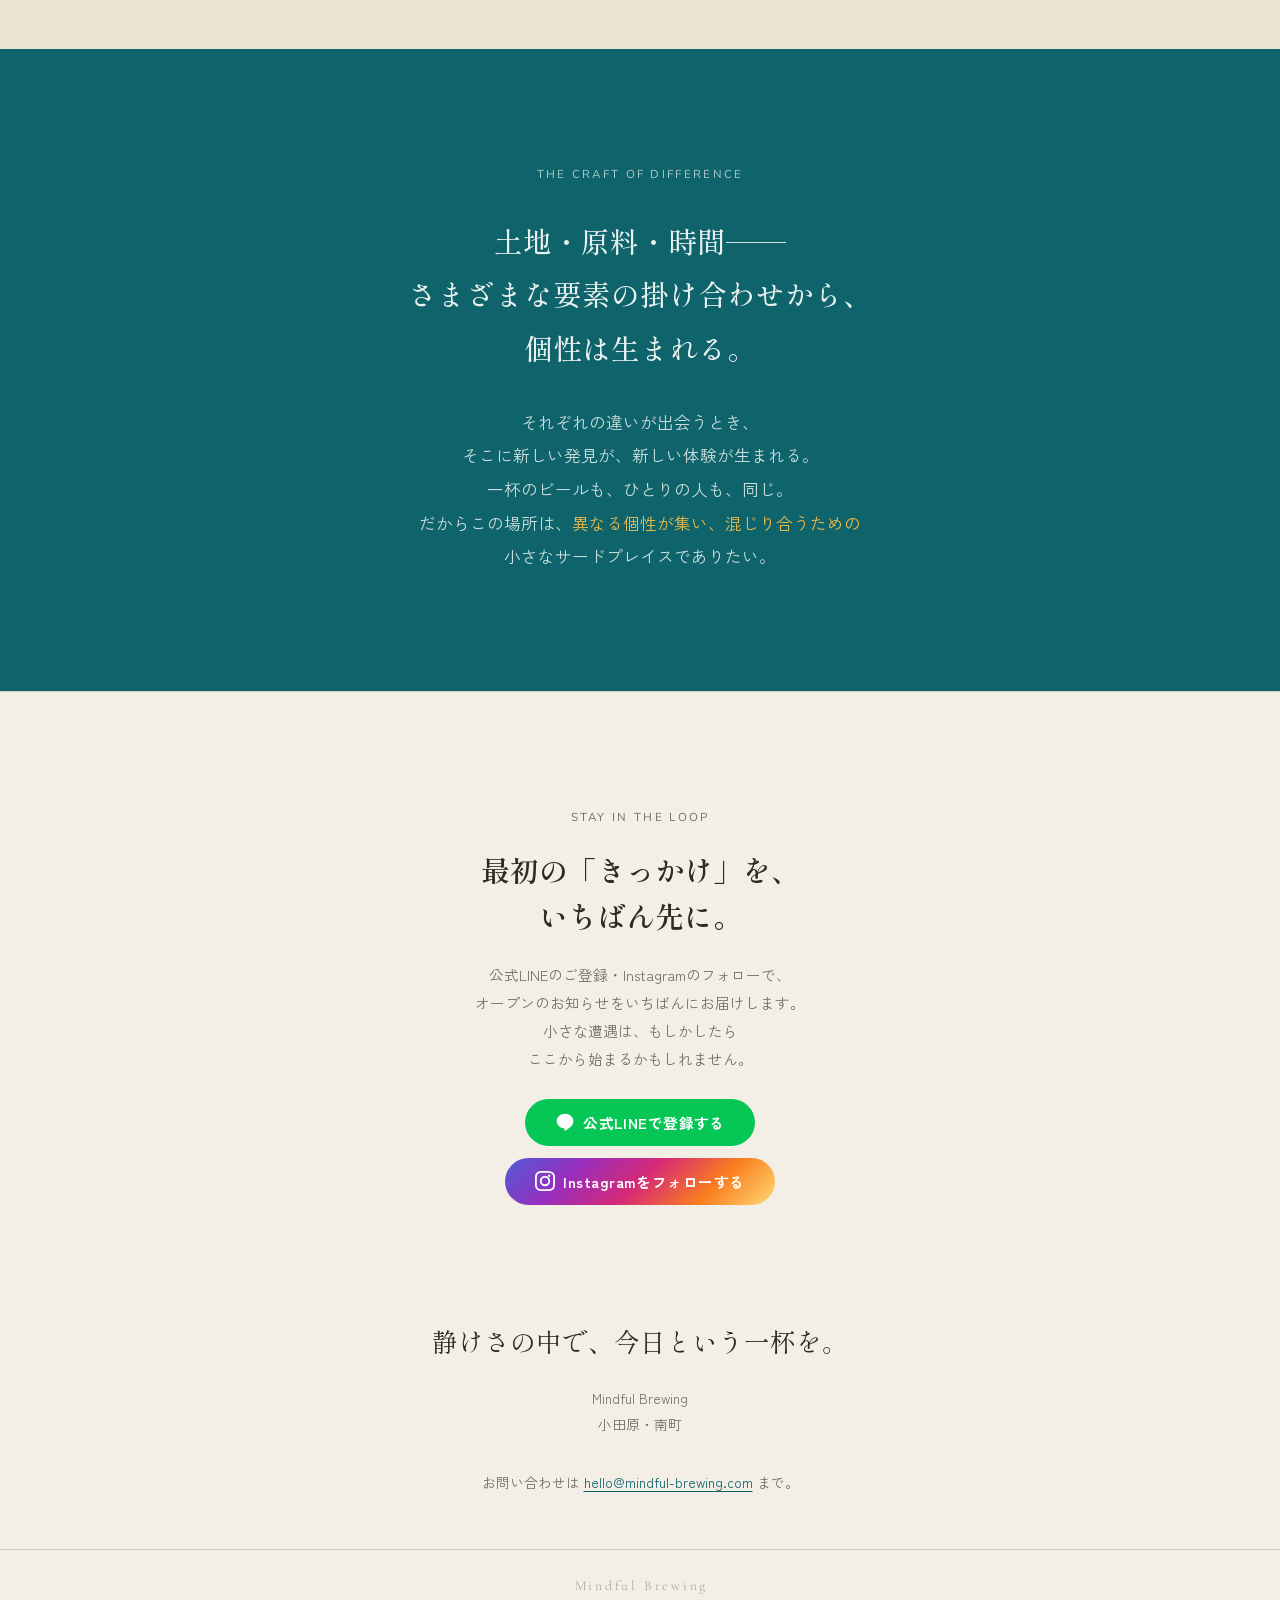
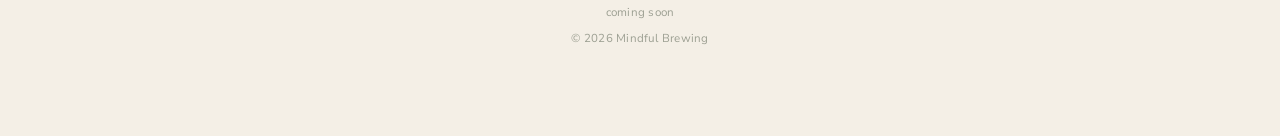
==== commit 4e2637bd: "Add explicit line break in narrative thesis-line Co-Authored-By: Claude Sonnet 5 <noreply@anthropic." ====
--- a/index.html
+++ b/index.html
@@ -98,7 +98,7 @@
     <p>今日の一杯を味わえば、<br>一口ごとに満たされて、<br>もれなく<span class="em">ごきげん</span>に。</p>
     <p>そんな人たちが居合わせたなら、<br>小さな遭遇が、ポコポコ生まれたりして。</p>
     <p>おいしいはうれしい。<br>うれしいとつながる。</p>
-    <p class="thesis-line">クラフトビールには、いつも「きっかけ」がある。</p>
+    <p class="thesis-line">クラフトビールには、<br>いつも「きっかけ」がある。</p>
   </div>
 </section>
 
--- a/assets/styles.css
+++ b/assets/styles.css
@@ -218,6 +218,8 @@
 
 /* ---------- FOUNDER STORY ---------- */
 .founder {
+  position: relative;
+  z-index: 1;
   padding: 14vh 0;
   background: var(--kinari-deep);
 }
@@ -316,6 +318,8 @@
 
 /* ---------- THESIS ---------- */
 .thesis {
+  position: relative;
+  z-index: 1;
   background: var(--nagiai);
   color: var(--nagiai-ink);
   padding: 13vh 0;
